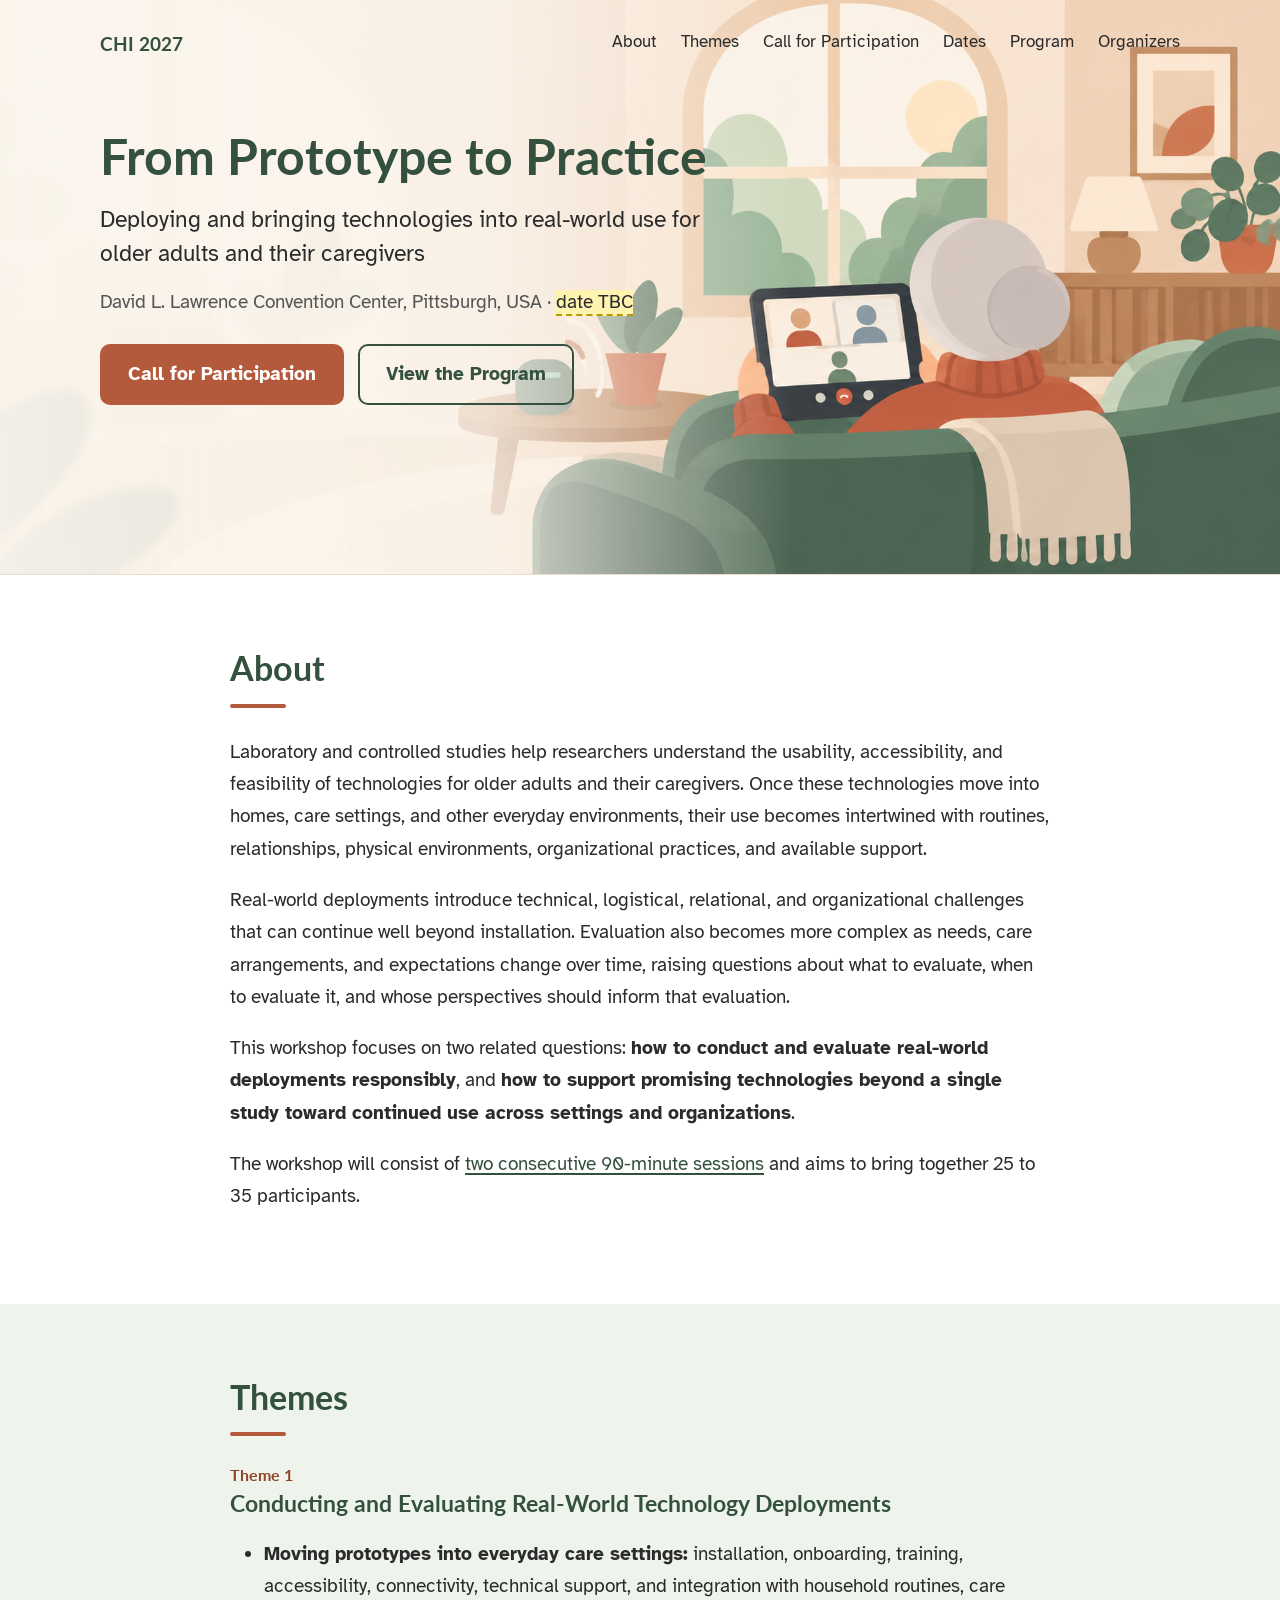
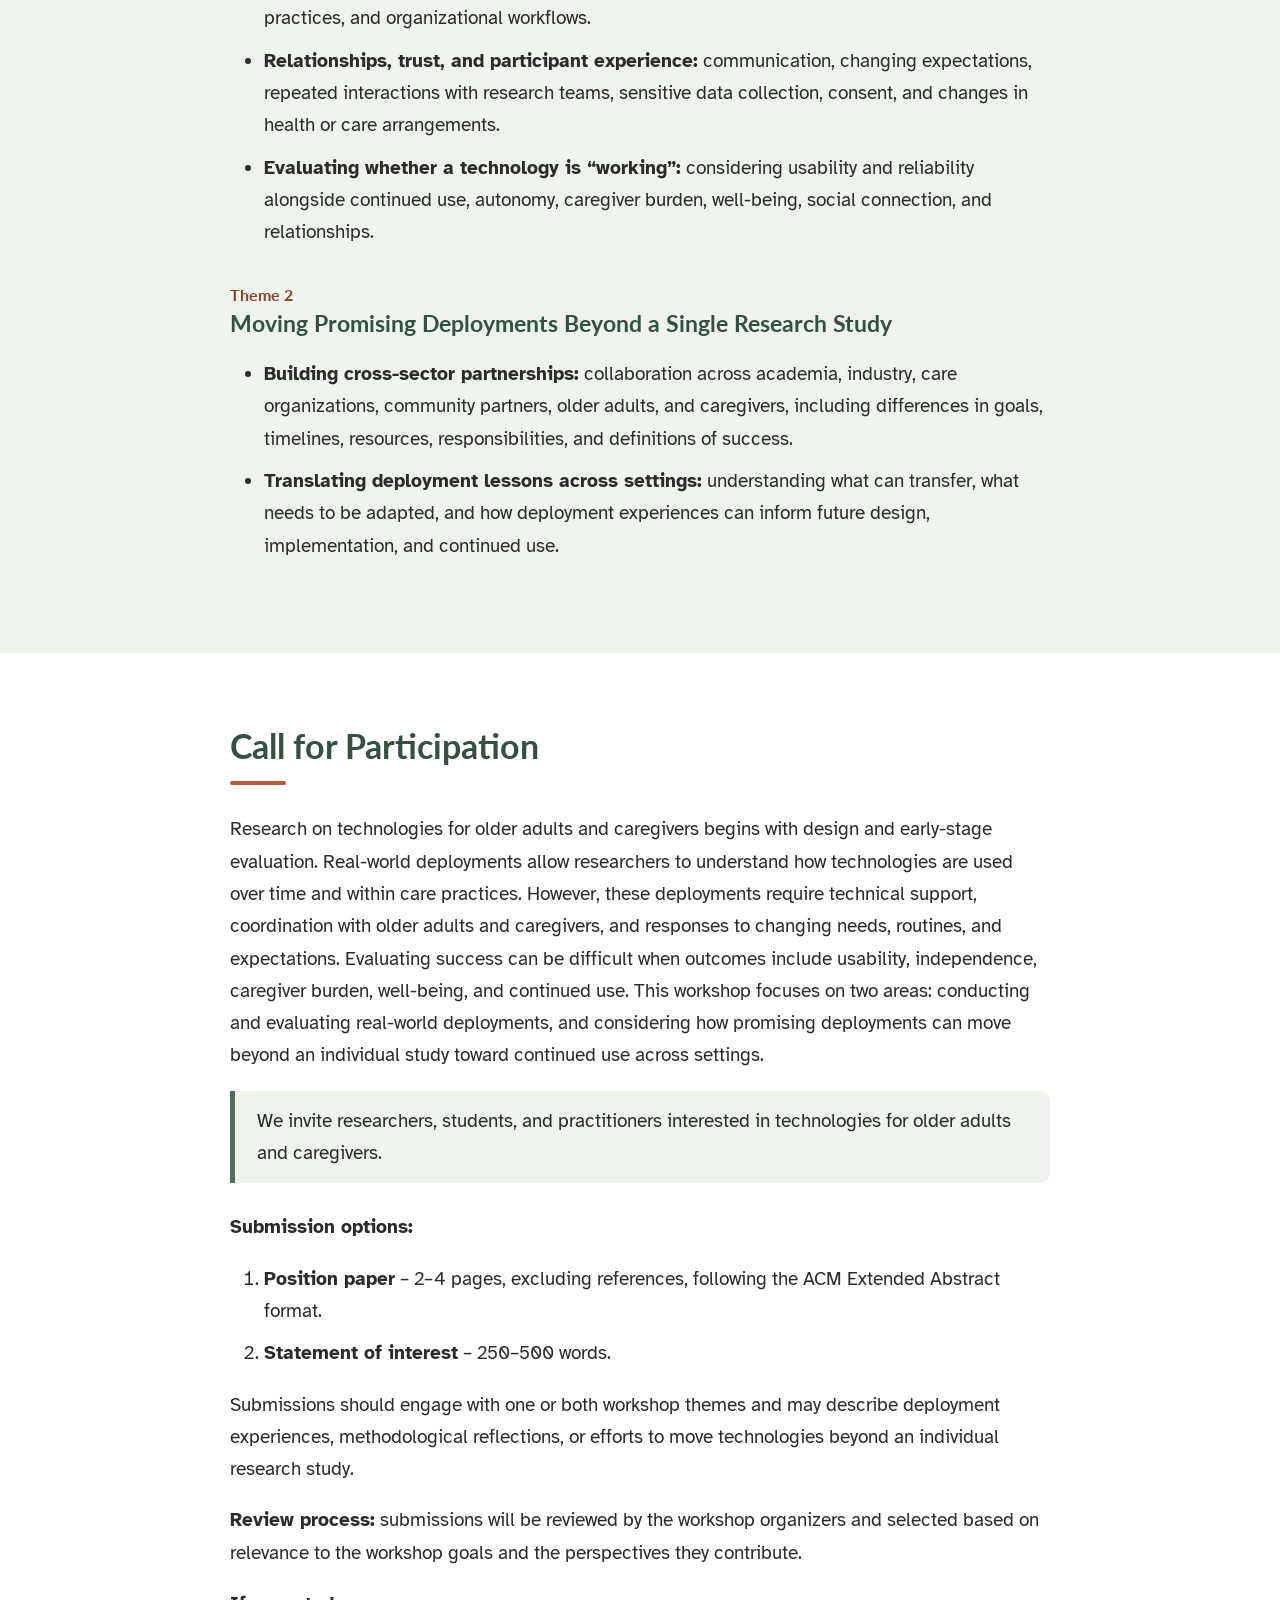
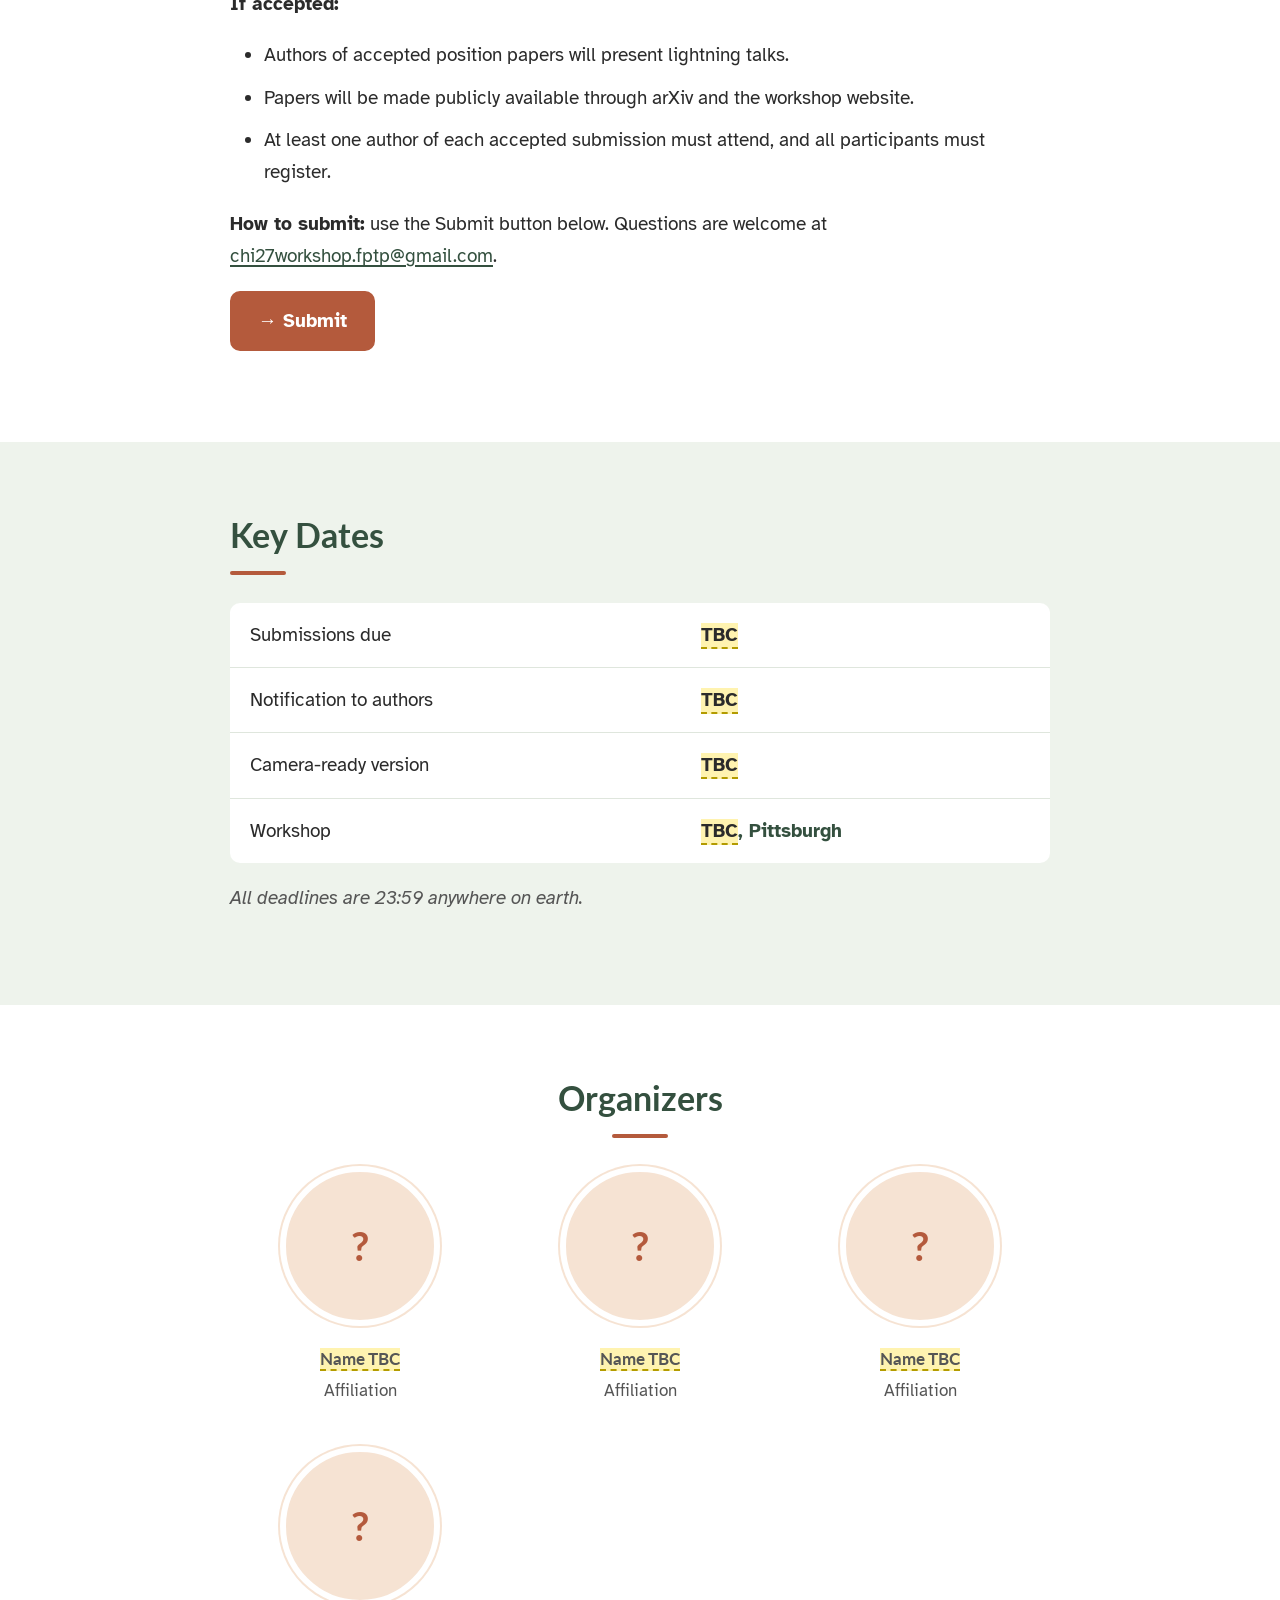
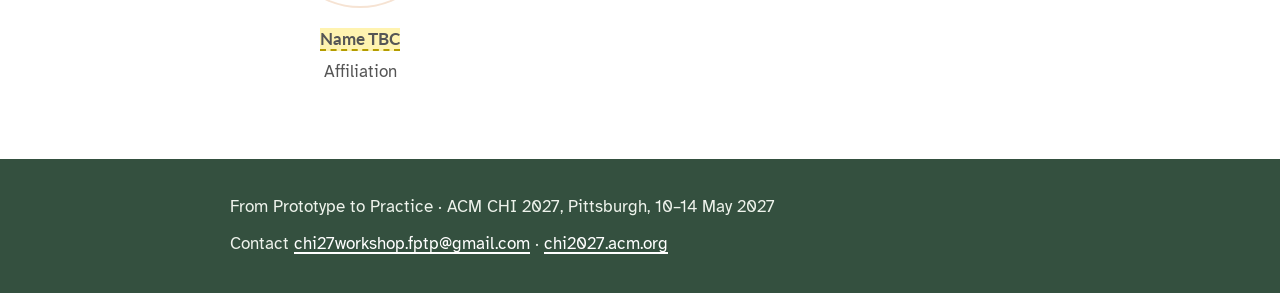
==== index.html @ b1916fda "Add From Prototype to Practice CHI 2027 workshop site Main page (about, themes, call for participati" ====
<!DOCTYPE html>
<html lang="en">

<head>
    <meta charset="utf-8">
    <meta name="viewport" content="width=device-width, initial-scale=1">
    <title>From Prototype to Practice — CHI 2027 Workshop</title>
    <meta name="description"
        content="A CHI 2027 workshop on deploying and bringing technologies into real-world use for older adults and caregivers.">
    <!-- line to be removed before publication: this page is not yet ready for indexing -->
    <meta name="robots" content="noindex, nofollow">
    <link rel="preconnect" href="https://fonts.googleapis.com">
    <link rel="preconnect" href="https://fonts.gstatic.com" crossorigin>
    <link href="https://fonts.googleapis.com/css2?family=Atkinson+Hyperlegible:ital,wght@0,400;0,700;1,400&family=Lato:wght@700;900&display=swap"
        rel="stylesheet">
    <link rel="stylesheet" type="text/css" href="style.css">
</head>

<body>

    <header class="masthead">
        <div class="topnav">
            <a class="brand" href="index.html">CHI 2027</a>
            <nav aria-label="Workshop pages">
                <a href="#about">About</a>
                <a href="#themes">Themes</a>
                <a href="#participation">Call for Participation</a>
                <a href="#dates">Dates</a>
                <a href="program.html">Program</a>
                <a href="#organizers">Organizers</a>
            </nav>
        </div>
        <div class="hero">
            <div class="hero-text">
                <h1>From Prototype to Practice</h1>
                <p class="subtitle">Deploying and bringing technologies into real-world use for older adults and
                    their caregivers</p>
                <p class="meta">David L. Lawrence Convention Center, Pittsburgh, USA &middot; <span class="todo">date
                        TBC</span></p>
                <div class="actions">
                    <a class="btn" href="#participation">Call for Participation</a>
                    <a class="btn outline" href="program.html">View the Program</a>
                </div>
            </div>
        </div>
    </header>

    <main id="main">

        <section id="about" class="block">
            <div class="wrap">
                <h2>About</h2>
                <p>Laboratory and controlled studies help researchers understand the usability, accessibility, and
                    feasibility of technologies for older adults and their caregivers. Once these technologies move into
                    homes, care settings, and other everyday environments, their use becomes intertwined with routines,
                    relationships, physical environments, organizational practices, and available support.</p>
                <p>Real-world deployments introduce technical, logistical, relational, and organizational challenges
                    that can continue well beyond installation. Evaluation also becomes more complex as needs, care
                    arrangements, and expectations change over time, raising questions about what to evaluate, when to
                    evaluate it, and whose perspectives should inform that evaluation.</p>
                <p>This workshop focuses on two related questions: <b>how to conduct and evaluate real-world deployments
                        responsibly</b>, and <b>how to support promising technologies beyond a single study toward
                        continued use across settings and organizations</b>.</p>
                <p>The workshop will consist of <a href="program.html">two consecutive 90-minute
                        sessions</a> and aims to bring together 25 to 35 participants.</p>
            </div>
        </section>

        <section id="themes" class="block alt">
            <div class="wrap">
                <h2>Themes</h2>
                <h3 class="theme"><span>Theme 1</span>Conducting and Evaluating Real-World Technology Deployments</h3>
                <ul>
                    <li><b>Moving prototypes into everyday care settings:</b> installation, onboarding, training,
                        accessibility, connectivity, technical support, and integration with household routines, care
                        practices, and organizational workflows.</li>
                    <li><b>Relationships, trust, and participant experience:</b> communication, changing expectations,
                        repeated interactions with research teams, sensitive data collection, consent, and changes in
                        health or care arrangements.</li>
                    <li><b>Evaluating whether a technology is &ldquo;working&rdquo;:</b> considering usability and
                        reliability alongside continued use, autonomy, caregiver burden, well-being, social connection,
                        and relationships.</li>
                </ul>

                <h3 class="theme"><span>Theme 2</span>Moving Promising Deployments Beyond a Single Research Study</h3>
                <ul>
                    <li><b>Building cross-sector partnerships:</b> collaboration across academia, industry, care
                        organizations, community partners, older adults, and caregivers, including differences in goals,
                        timelines, resources, responsibilities, and definitions of success.</li>
                    <li><b>Translating deployment lessons across settings:</b> understanding what can transfer, what
                        needs to be adapted, and how deployment experiences can inform future design, implementation,
                        and continued use.</li>
                </ul>
            </div>
        </section>

        <section id="participation" class="block">
            <div class="wrap">
                <h2>Call for Participation</h2>
                <p>Research on technologies for older adults and caregivers begins with design and early-stage
                    evaluation. Real-world deployments allow researchers to understand how technologies are used over
                    time and within care practices. However, these deployments require technical support, coordination
                    with older adults and caregivers, and responses to changing needs, routines, and expectations.
                    Evaluating success can be difficult when outcomes include usability, independence, caregiver burden,
                    well-being, and continued use. This workshop focuses on two areas: conducting and evaluating
                    real-world deployments, and considering how promising deployments can move beyond an individual
                    study toward continued use across settings.</p>
                <div class="callout">We invite researchers, students, and practitioners interested in technologies for
                    older adults and caregivers.</div>

                <p><b>Submission options:</b></p>
                <ol>
                    <li><b>Position paper</b> &ndash; 2&ndash;4 pages, excluding references, following the ACM Extended
                        Abstract format.</li>
                    <li><b>Statement of interest</b> &ndash; 250&ndash;500 words.</li>
                </ol>
                <p>Submissions should engage with one or both workshop themes and may describe deployment experiences,
                    methodological reflections, or efforts to move technologies beyond an individual research study.</p>

                <p><b>Review process:</b> submissions will be reviewed by the workshop organizers and selected based on
                    relevance to the workshop goals and the perspectives they contribute.</p>

                <p><b>If accepted:</b></p>
                <ul>
                    <li>Authors of accepted position papers will present lightning talks.</li>
                    <li>Papers will be made publicly available through arXiv and the workshop website.</li>
                    <li>At least one author of each accepted submission must attend, and all participants must
                        register.</li>
                </ul>

                <p><b>How to submit:</b> use the Submit button below. Questions are welcome at <a href="mailto:chi27workshop.fptp@gmail.com">chi27workshop.fptp@gmail.com</a>.</p>

                <!-- TODO: point the Submit button at the submission link (EasyChair/PCS) -->
                <p><a class="btn" href="#">&rarr; Submit</a></p>
            </div>
        </section>

        <section id="dates" class="block alt">
            <div class="wrap">
                <h2>Key Dates</h2>
                <table class="dates">
                    <tbody>
                        <tr>
                            <th scope="row">Submissions due</th>
                            <td><span class="todo">TBC</span></td>
                        </tr>
                        <tr>
                            <th scope="row">Notification to authors</th>
                            <td><span class="todo">TBC</span></td>
                        </tr>
                        <tr>
                            <th scope="row">Camera-ready version</th>
                            <td><span class="todo">TBC</span></td>
                        </tr>
                        <tr>
                            <th scope="row">Workshop</th>
                            <td><span class="todo">TBC</span>, Pittsburgh</td>
                        </tr>
                    </tbody>
                </table>
                <p class="note">All deadlines are 23:59 anywhere on earth.</p>
            </div>
        </section>

        <section id="organizers" class="block">
            <div class="wrap">
                <h2 class="center">Organizers</h2>
                <ul class="organizers">
                    <li><div class="avatar">?</div><b><span class="todo">Name TBC</span></b><span>Affiliation</span></li>
                    <li><div class="avatar">?</div><b><span class="todo">Name TBC</span></b><span>Affiliation</span></li>
                    <li><div class="avatar">?</div><b><span class="todo">Name TBC</span></b><span>Affiliation</span></li>
                    <li><div class="avatar">?</div><b><span class="todo">Name TBC</span></b><span>Affiliation</span></li>
                </ul>
            </div>
        </section>

    </main>

    <footer>
        <div class="wrap">
            <span>From Prototype to Practice &middot; ACM CHI 2027, Pittsburgh, 10&ndash;14 May 2027</span>
            <span>Contact <a href="mailto:chi27workshop.fptp@gmail.com">chi27workshop.fptp@gmail.com</a> &middot; <a
                    href="https://chi2027.acm.org/">chi2027.acm.org</a></span>
        </div>
    </footer>

</body>

</html>
---- style.css ----
:root {
    --sage-dark: #34503f;
    --sage: #4f6f5b;
    --sage-light: #eef3ec;
    --terracotta: #b45a3c;
    --terracotta-dark: #8f4329;
    --cream: #fbf6ee;
    --peach: #f6e3d3;
    --text: #2b2b2b;
    --muted: #555555;
    --heading: Lato, "Helvetica Neue", Helvetica, Arial, sans-serif;
}

* {
    box-sizing: border-box;
}

body {
    margin: 0;
    color: var(--text);
    background: #fff;
    font-family: "Atkinson Hyperlegible", Verdana, Arial, sans-serif;
    font-size: 19px;
    line-height: 1.7;
}

a {
    color: var(--sage-dark);
    text-decoration-thickness: 2px;
    text-underline-offset: 3px;
}

a:hover {
    color: var(--terracotta-dark);
}

:focus-visible {
    outline: 3px solid var(--terracotta);
    outline-offset: 3px;
}

/* masthead: navigation + text laid over the banner illustration */
.masthead {
    background:
        linear-gradient(90deg, rgba(251, 246, 238, 0.95) 0%, rgba(251, 246, 238, 0.8) 38%, rgba(251, 246, 238, 0) 62%),
        var(--cream) url("images/banner.png") right center / cover no-repeat;
    border-bottom: 1px solid #eadfce;
}

.topnav {
    max-width: 1140px;
    margin: 0 auto;
    padding: 22px 30px;
    display: flex;
    flex-wrap: wrap;
    justify-content: space-between;
    align-items: center;
    gap: 10px 24px;
}

.topnav .brand {
    font-family: var(--heading);
    font-weight: 700;
    font-size: 19px;
    color: var(--sage-dark);
    text-decoration: none;
}

.topnav nav {
    display: flex;
    flex-wrap: wrap;
    gap: 4px 24px;
}

.topnav nav a {
    font-size: 17px;
    color: var(--text);
    text-decoration: none;
    padding: 6px 0;
    border-bottom: 3px solid transparent;
}

.topnav nav a:hover,
.topnav nav a[aria-current="page"] {
    color: var(--sage-dark);
    border-bottom-color: var(--terracotta);
}

.hero {
    max-width: 1140px;
    margin: 0 auto;
    min-height: clamp(420px, 38vw, 620px);
    padding: 40px 30px 70px;
}

.hero-text {
    max-width: 600px;
}

.hero h1 {
    font-family: var(--heading);
    font-weight: 700;
    font-size: 50px;
    line-height: 1.15;
    color: var(--sage-dark);
    margin: 0;
    white-space: nowrap;
}

.hero .subtitle {
    font-size: 23px;
    line-height: 1.45;
    margin: 18px 0 16px;
}

.hero .meta {
    color: var(--muted);
    margin: 0 0 26px;
}

.actions {
    display: flex;
    flex-wrap: wrap;
    gap: 14px;
}

.btn {
    display: inline-block;
    min-height: 52px;
    padding: 12px 26px;
    border-radius: 10px;
    border: 2px solid var(--terracotta);
    background: var(--terracotta);
    color: #fff;
    font-weight: 700;
    text-decoration: none;
}

.btn:hover {
    background: var(--terracotta-dark);
    border-color: var(--terracotta-dark);
    color: #fff;
}

.btn.outline {
    background: transparent;
    border-color: var(--sage-dark);
    color: var(--sage-dark);
}

.btn.outline:hover {
    background: var(--sage-light);
    color: var(--sage-dark);
}

.hero.short {
    min-height: 0;
    padding-top: 30px;
    padding-bottom: 60px;
}

.hero.short > * {
    max-width: 600px;
}

/* sections */
section.block {
    padding: 72px 0;
}

section.alt {
    background: var(--sage-light);
}

.wrap {
    max-width: 880px;
    margin: 0 auto;
    padding: 0 30px;
}

h2 {
    font-family: var(--heading);
    font-weight: 700;
    font-size: 34px;
    line-height: 1.25;
    color: var(--sage-dark);
    margin: 0 0 28px;
}

h2::after {
    content: "";
    display: block;
    width: 56px;
    height: 4px;
    margin-top: 14px;
    border-radius: 2px;
    background: var(--terracotta);
}

h2.center {
    text-align: center;
}

h2.center::after {
    margin-left: auto;
    margin-right: auto;
}

ul,
ol {
    padding-left: 34px;
}

li {
    margin-bottom: 10px;
}

h3.theme {
    font-family: var(--heading);
    font-weight: 700;
    font-size: 23px;
    line-height: 1.35;
    color: var(--sage-dark);
    margin: 36px 0 12px;
}

h2 + h3.theme {
    margin-top: 0;
}

h3.theme span {
    display: block;
    font-size: 16px;
    color: var(--terracotta-dark);
    margin-bottom: 2px;
}

.callout {
    border-left: 5px solid var(--sage);
    background: var(--sage-light);
    border-radius: 0 10px 10px 0;
    padding: 14px 22px;
    margin: 0 0 28px;
}

table.dates {
    width: 100%;
    border-collapse: collapse;
    background: #fff;
    border-radius: 10px;
    overflow: hidden;
}

table.dates th,
table.dates td {
    text-align: left;
    padding: 16px 20px;
    border-bottom: 1px solid #dfe6dd;
}

table.dates tr:last-child th,
table.dates tr:last-child td {
    border-bottom: 0;
}

table.dates th {
    font-weight: normal;
    width: 55%;
}

table.dates td {
    font-weight: 700;
    color: var(--sage-dark);
}

.note {
    font-style: italic;
    color: var(--muted);
}

/* organizers */
.organizers {
    list-style: none;
    padding: 0;
    margin: 0;
    display: grid;
    grid-template-columns: repeat(3, 1fr);
    gap: 40px 20px;
    text-align: center;
}

.organizers li {
    margin: 0;
}

.avatar {
    width: 160px;
    height: 160px;
    margin: 0 auto 16px;
    border-radius: 50%;
    border: 6px solid #fff;
    box-shadow: 0 0 0 2px var(--peach);
    background: var(--peach);
    display: flex;
    align-items: center;
    justify-content: center;
    font-family: var(--heading);
    font-size: 40px;
    font-weight: 700;
    color: var(--terracotta);
}

.organizers b {
    display: block;
    font-family: var(--heading);
    font-size: 19px;
}

.organizers span {
    color: var(--muted);
    font-size: 17px;
}

/* program */
.session {
    border: 2px solid var(--sage);
    border-radius: 14px;
    overflow: hidden;
    margin: 0 0 50px;
    background: #fff;
}

.session-head {
    background: var(--sage-dark);
    color: #fff;
    padding: 24px 30px;
}

.session.second {
    border-color: var(--terracotta);
}

.session.second .session-head {
    background: var(--terracotta-dark);
}

.session-head .session-num {
    display: inline-block;
    margin: 0 0 6px;
    padding: 2px 12px;
    border-radius: 999px;
    background: rgba(255, 255, 255, 0.18);
    font-size: 16px;
    font-weight: 700;
}

.session-head h3 {
    margin: 0 0 8px;
    font-family: var(--heading);
    font-size: 27px;
    line-height: 1.3;
}

.session-head p {
    margin: 0;
}

ol.activities {
    list-style: none;
    margin: 0;
    padding: 0 30px;
}

ol.activities li {
    display: flex;
    gap: 24px;
    margin: 0;
    padding: 22px 0;
    border-bottom: 1px solid #e3e3e3;
}

ol.activities li:last-child {
    border-bottom: 0;
}

ol.activities .time {
    flex: 0 0 84px;
    align-self: flex-start;
    text-align: center;
    padding: 2px 0;
    border-radius: 8px;
    background: var(--sage-light);
    color: var(--sage-dark);
    font-weight: 700;
    white-space: nowrap;
}

.session.second ol.activities .time {
    background: var(--peach);
    color: var(--terracotta-dark);
}

ol.activities b {
    display: block;
    font-size: 20px;
}

ol.activities p {
    margin: 4px 0 0;
    color: #444;
}

.todo {
    background-color: #fff3b0;
    border-bottom: 2px dashed #b39b00;
    color: var(--text);
}

footer {
    background: var(--sage-dark);
    color: #eef3ec;
}

footer a {
    color: #fff;
}

footer .wrap {
    display: flex;
    flex-wrap: wrap;
    justify-content: space-between;
    gap: 8px 20px;
    padding-top: 34px;
    padding-bottom: 34px;
    font-size: 17px;
}

/* narrower screens: keep the text on the banner, fading top-to-bottom so the scene shows below the buttons */
@media (max-width: 1000px) {
    .masthead {
        background:
            linear-gradient(180deg, rgba(251, 246, 238, 0.95) 0%, rgba(251, 246, 238, 0.88) 55%, rgba(251, 246, 238, 0.1) 88%),
            var(--cream) url("images/banner.png") 72% center / cover no-repeat;
    }

    .hero {
        min-height: 0;
        padding-bottom: 200px;
    }

    .hero.short {
        padding-bottom: 160px;
    }
}

@media (max-width: 820px) {

    .hero h1 {
        font-size: 38px;
        white-space: normal;
    }

    .hero .subtitle {
        font-size: 21px;
    }

    .topnav {
        padding: 18px 20px;
    }

    .hero,
    .wrap {
        padding-left: 20px;
        padding-right: 20px;
    }

    section.block {
        padding: 52px 0;
    }

    h2 {
        font-size: 29px;
    }

    .organizers {
        grid-template-columns: 1fr 1fr;
    }

    .avatar {
        width: 124px;
        height: 124px;
        font-size: 32px;
    }

    ol.activities {
        padding: 0 20px;
    }

    ol.activities li {
        flex-direction: column;
        gap: 8px;
    }

    .session-head {
        padding: 20px;
    }
}
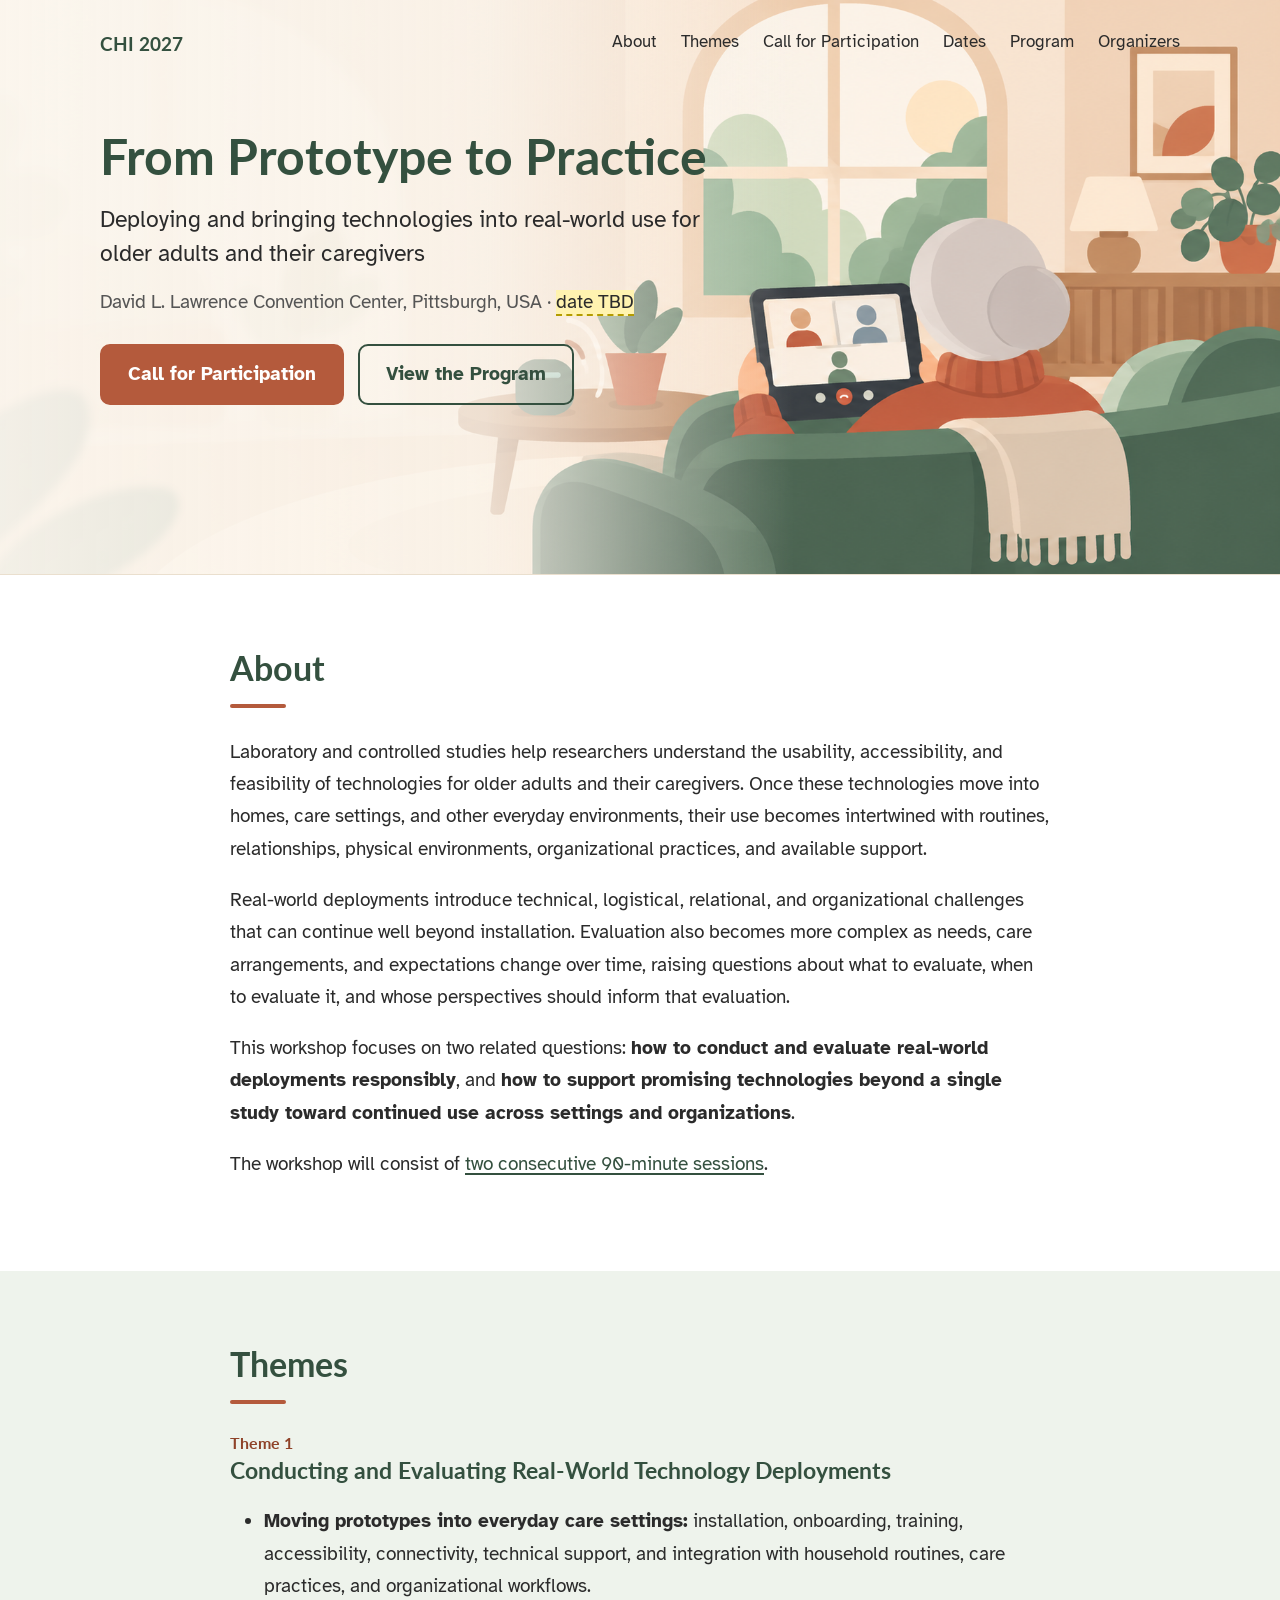
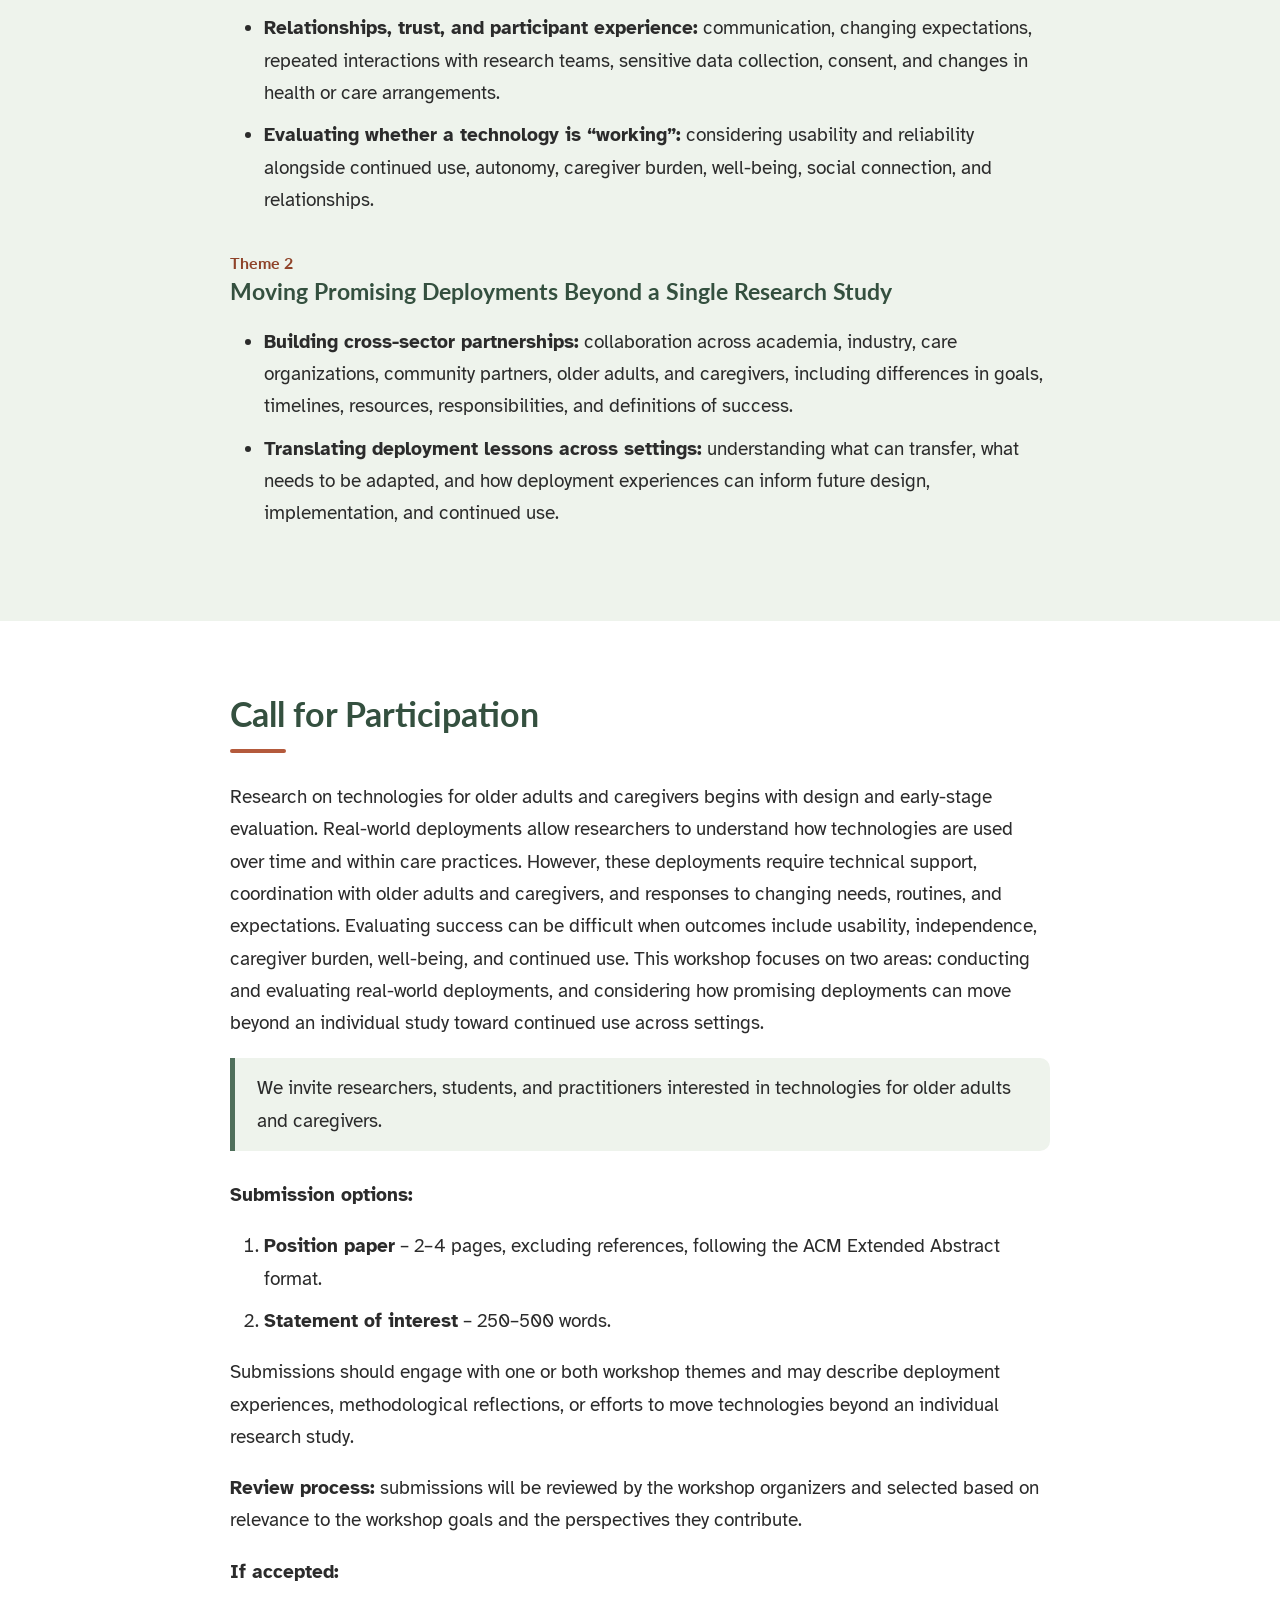
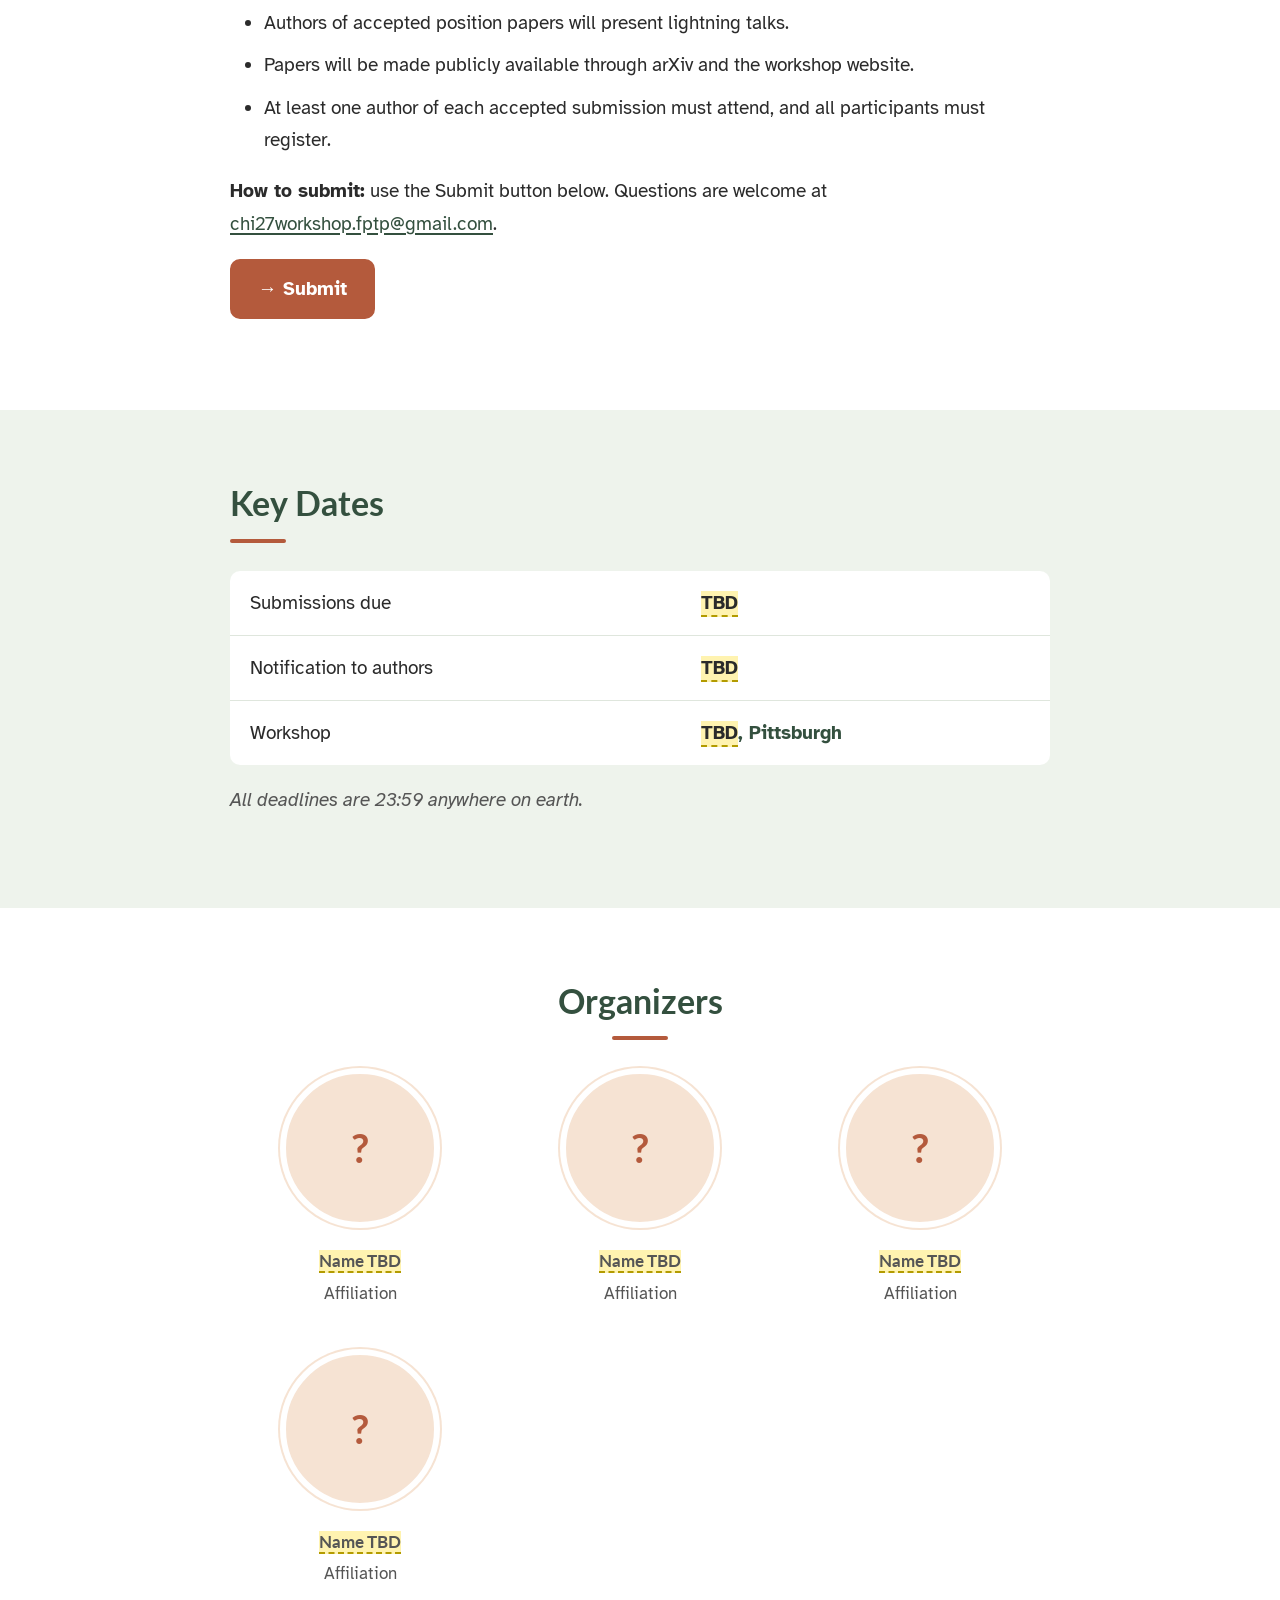
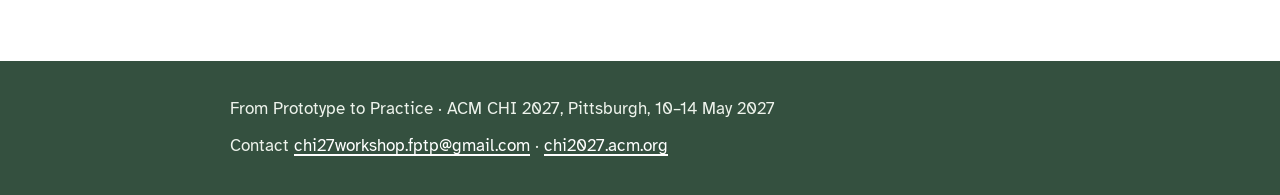
==== commit a1b95d82: "updated minor" ====
--- a/index.html
+++ b/index.html
@@ -36,7 +36,7 @@
                 <p class="subtitle">Deploying and bringing technologies into real-world use for older adults and
                     their caregivers</p>
                 <p class="meta">David L. Lawrence Convention Center, Pittsburgh, USA &middot; <span class="todo">date
-                        TBC</span></p>
+                        TBD</span></p>
                 <div class="actions">
                     <a class="btn" href="#participation">Call for Participation</a>
                     <a class="btn outline" href="program.html">View the Program</a>
@@ -62,7 +62,7 @@
                         responsibly</b>, and <b>how to support promising technologies beyond a single study toward
                         continued use across settings and organizations</b>.</p>
                 <p>The workshop will consist of <a href="program.html">two consecutive 90-minute
-                        sessions</a> and aims to bring together 25 to 35 participants.</p>
+                        sessions</a>.</p>
             </div>
         </section>
 
@@ -142,19 +142,15 @@
                     <tbody>
                         <tr>
                             <th scope="row">Submissions due</th>
-                            <td><span class="todo">TBC</span></td>
+                            <td><span class="todo">TBD</span></td>
                         </tr>
                         <tr>
                             <th scope="row">Notification to authors</th>
-                            <td><span class="todo">TBC</span></td>
-                        </tr>
-                        <tr>
-                            <th scope="row">Camera-ready version</th>
-                            <td><span class="todo">TBC</span></td>
+                            <td><span class="todo">TBD</span></td>
                         </tr>
                         <tr>
                             <th scope="row">Workshop</th>
-                            <td><span class="todo">TBC</span>, Pittsburgh</td>
+                            <td><span class="todo">TBD</span>, Pittsburgh</td>
                         </tr>
                     </tbody>
                 </table>
@@ -166,10 +162,10 @@
             <div class="wrap">
                 <h2 class="center">Organizers</h2>
                 <ul class="organizers">
-                    <li><div class="avatar">?</div><b><span class="todo">Name TBC</span></b><span>Affiliation</span></li>
-                    <li><div class="avatar">?</div><b><span class="todo">Name TBC</span></b><span>Affiliation</span></li>
-                    <li><div class="avatar">?</div><b><span class="todo">Name TBC</span></b><span>Affiliation</span></li>
-                    <li><div class="avatar">?</div><b><span class="todo">Name TBC</span></b><span>Affiliation</span></li>
+                    <li><div class="avatar">?</div><b><span class="todo">Name TBD</span></b><span>Affiliation</span></li>
+                    <li><div class="avatar">?</div><b><span class="todo">Name TBD</span></b><span>Affiliation</span></li>
+                    <li><div class="avatar">?</div><b><span class="todo">Name TBD</span></b><span>Affiliation</span></li>
+                    <li><div class="avatar">?</div><b><span class="todo">Name TBD</span></b><span>Affiliation</span></li>
                 </ul>
             </div>
         </section>
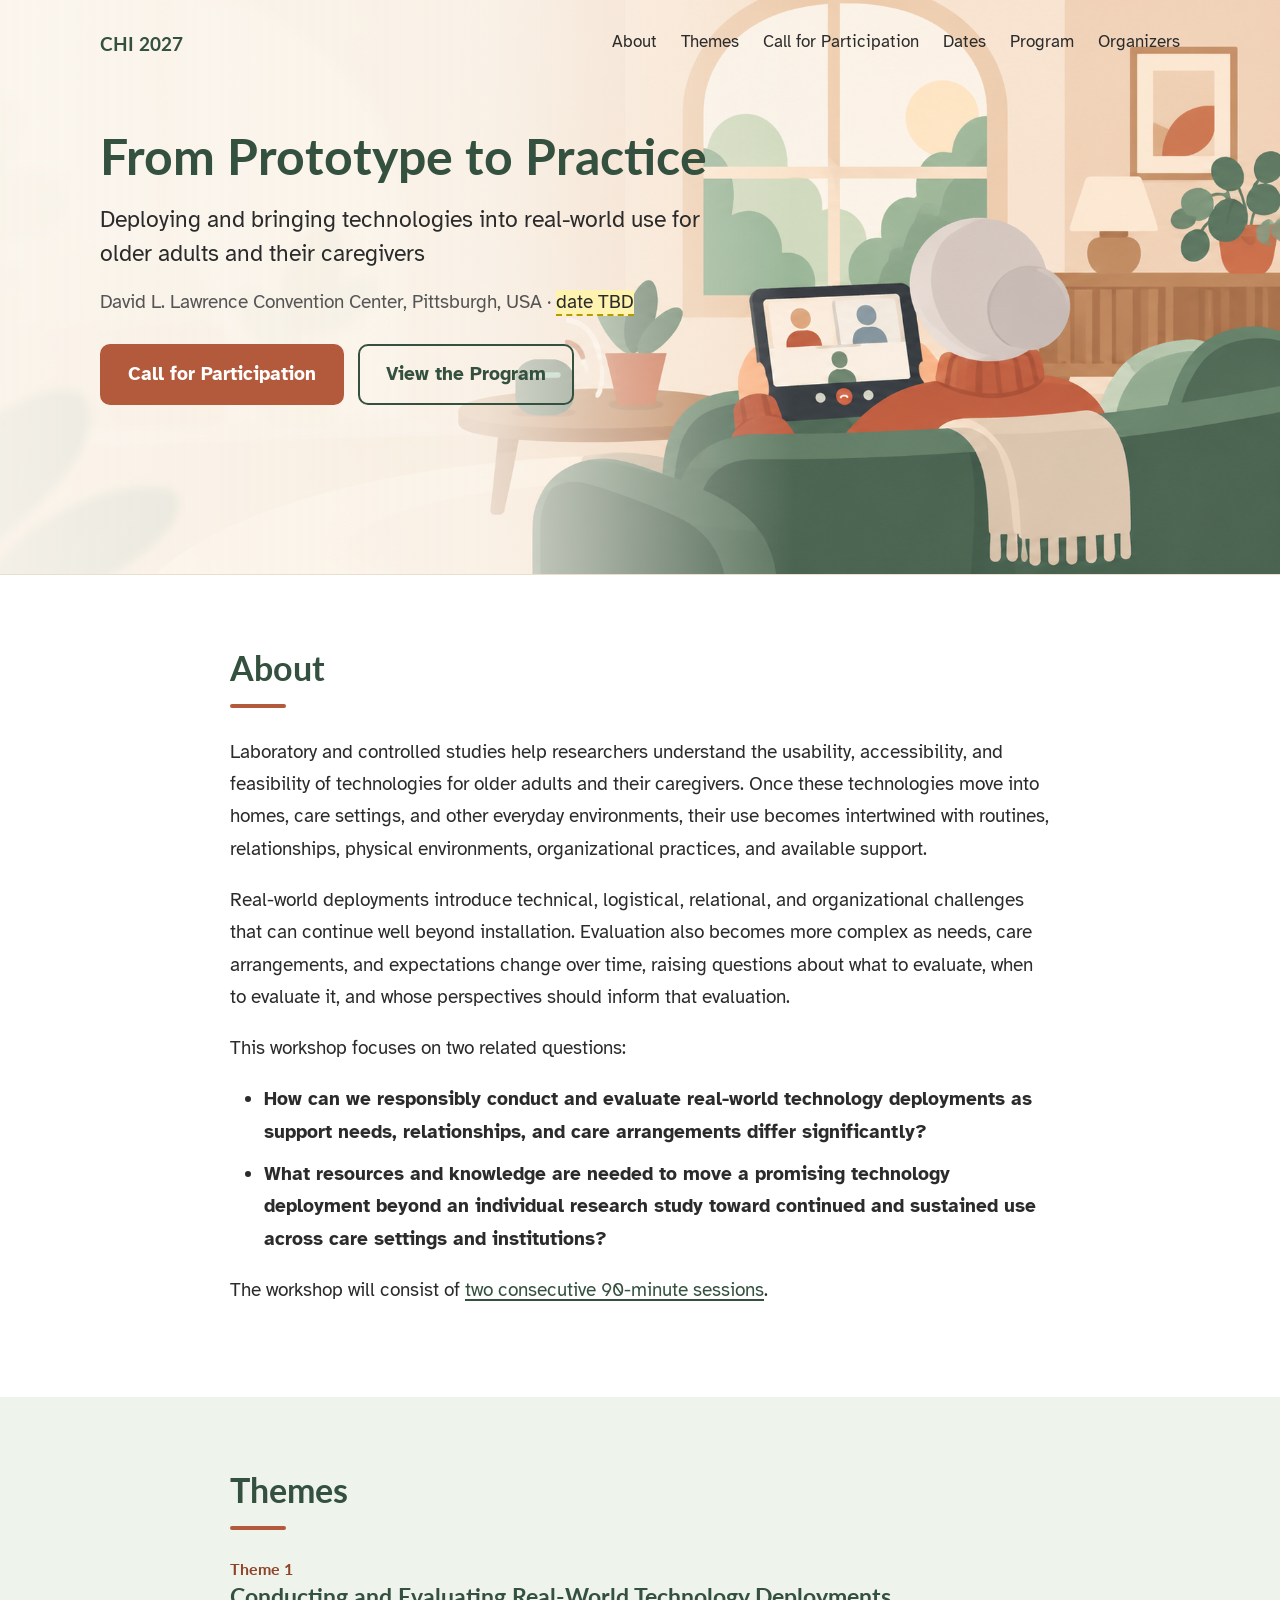
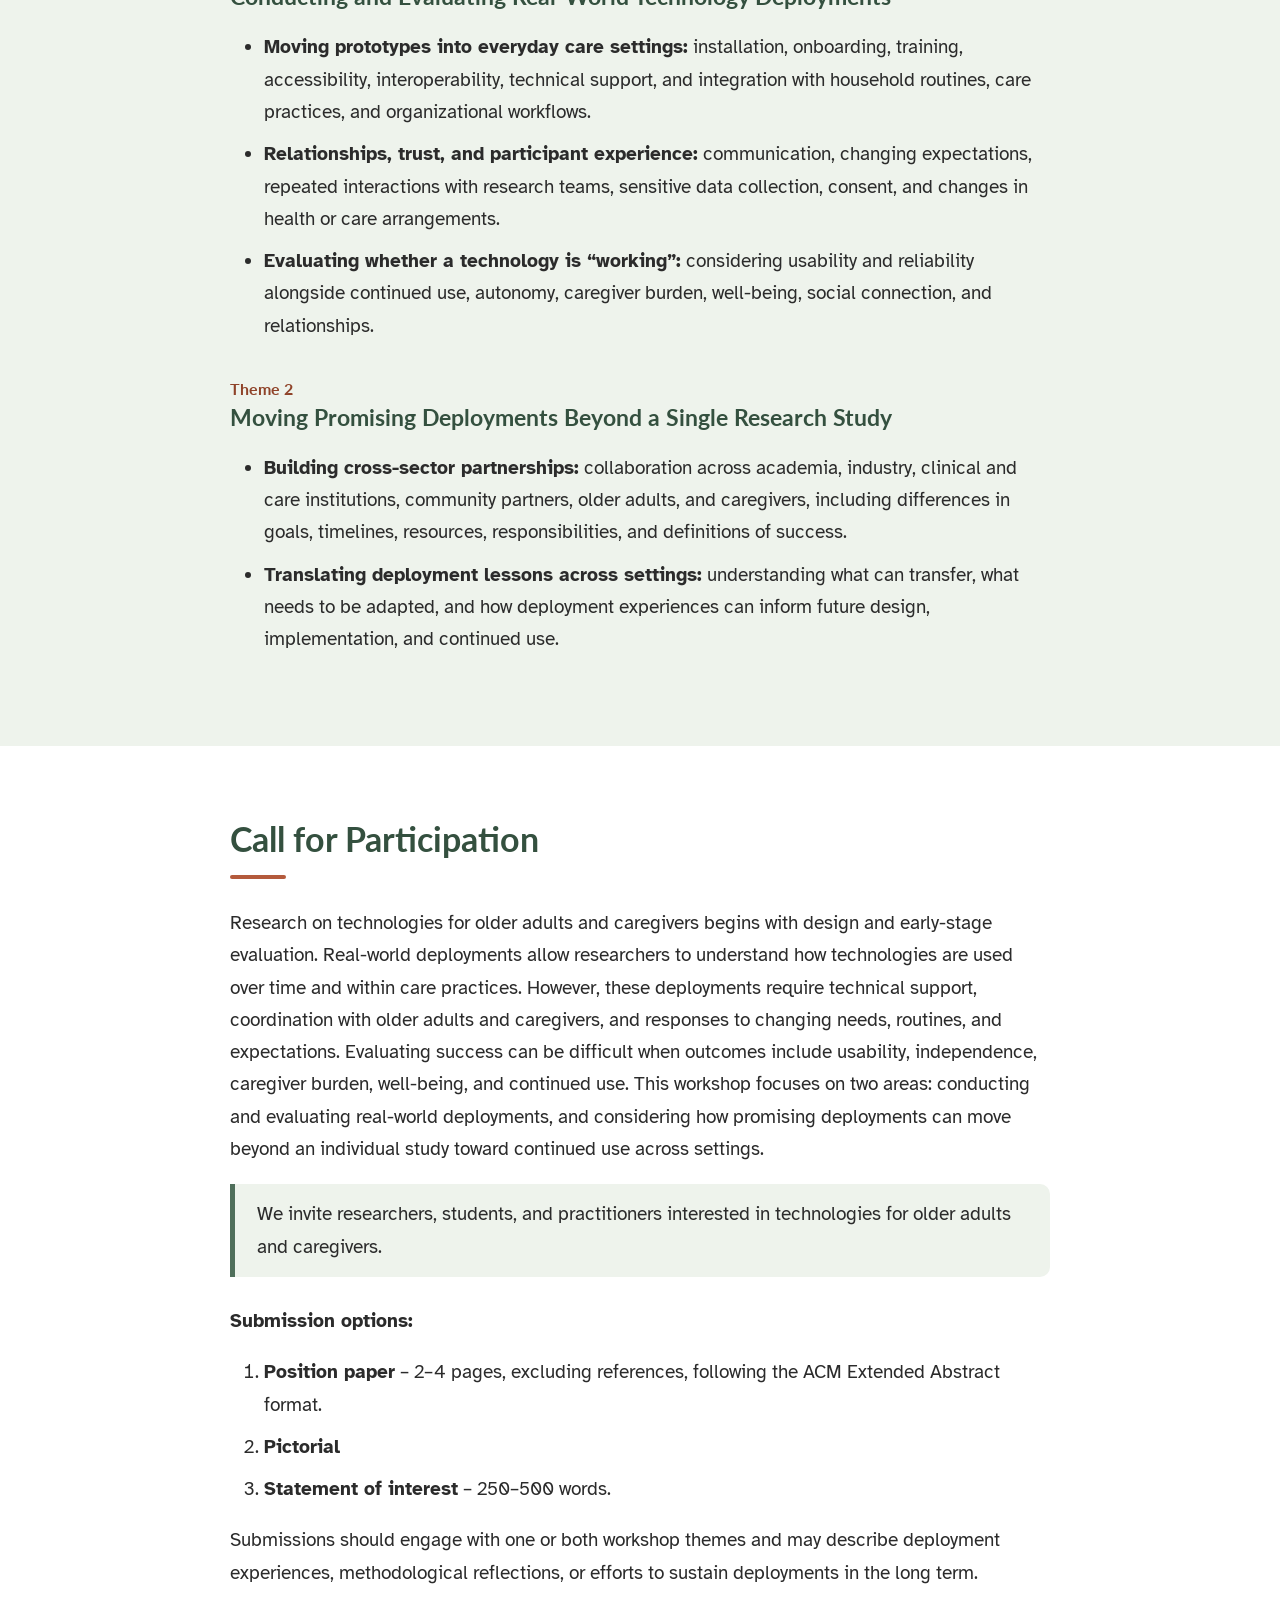
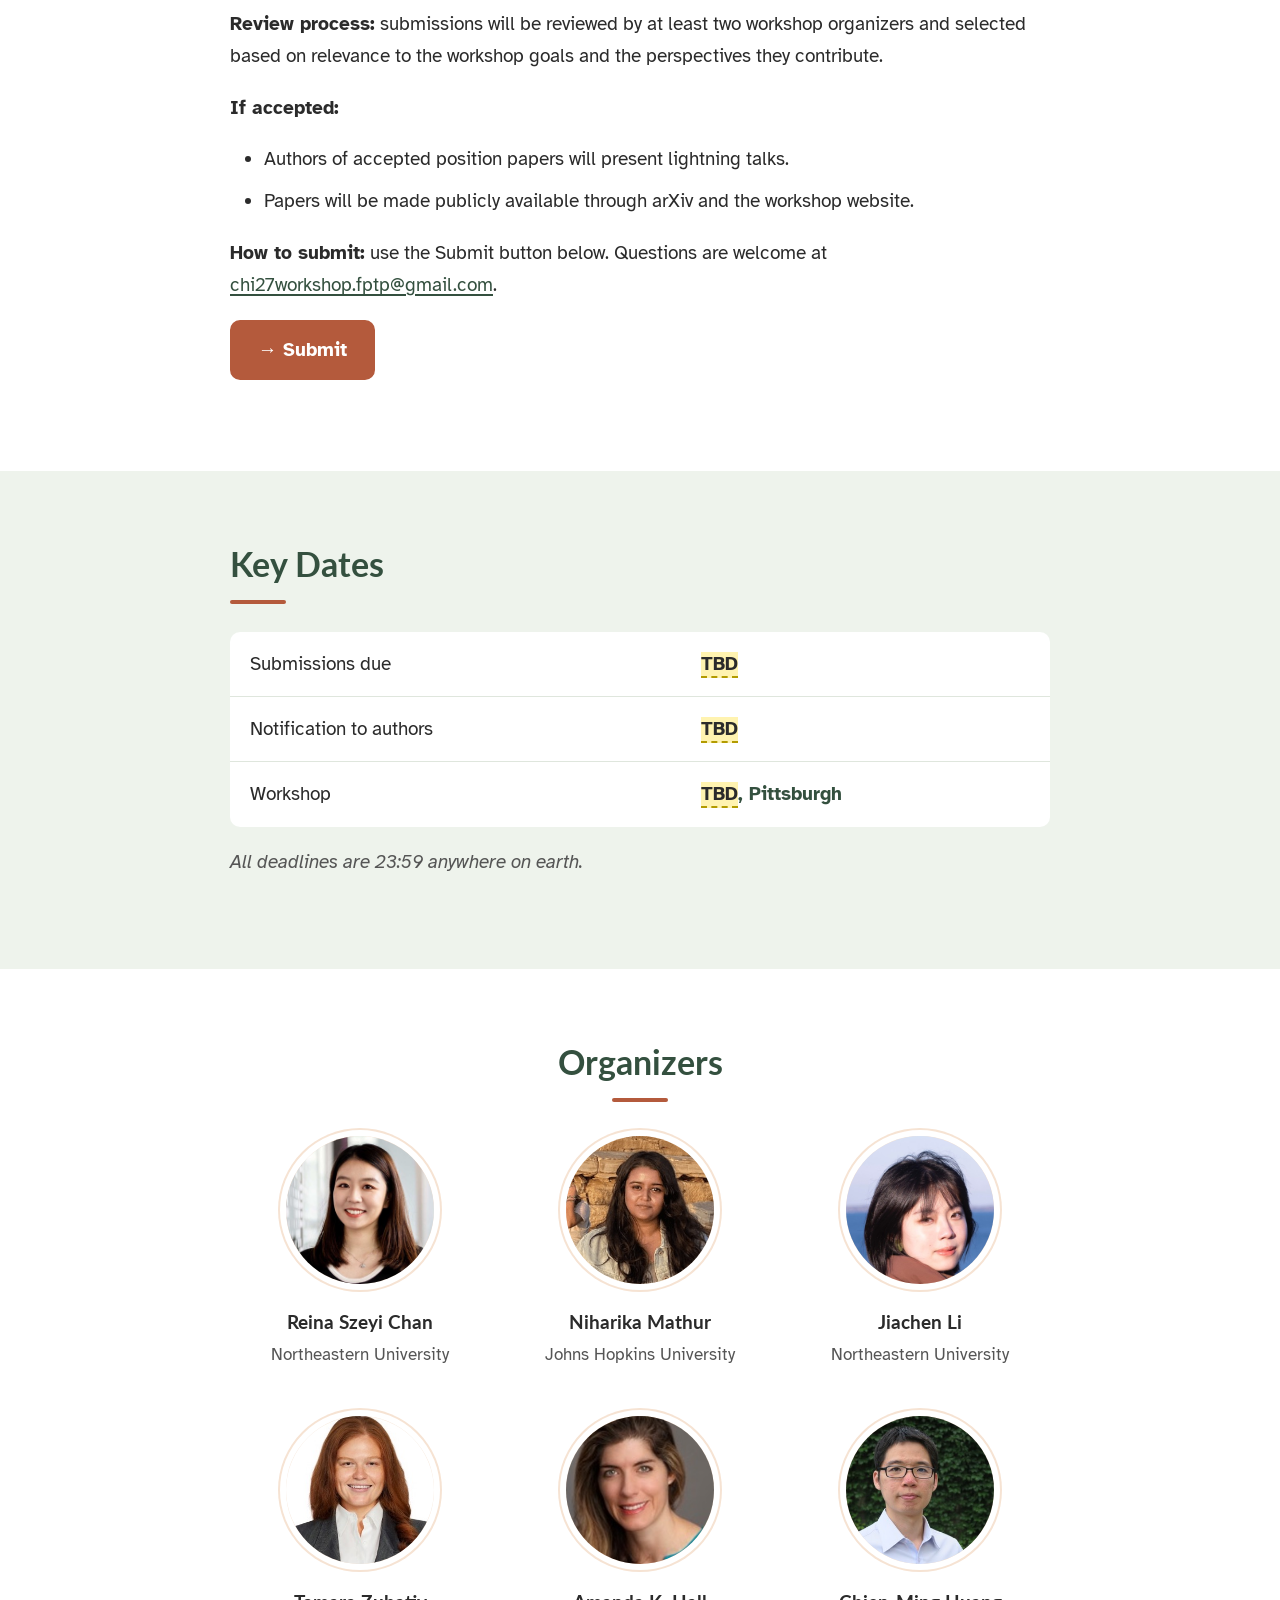
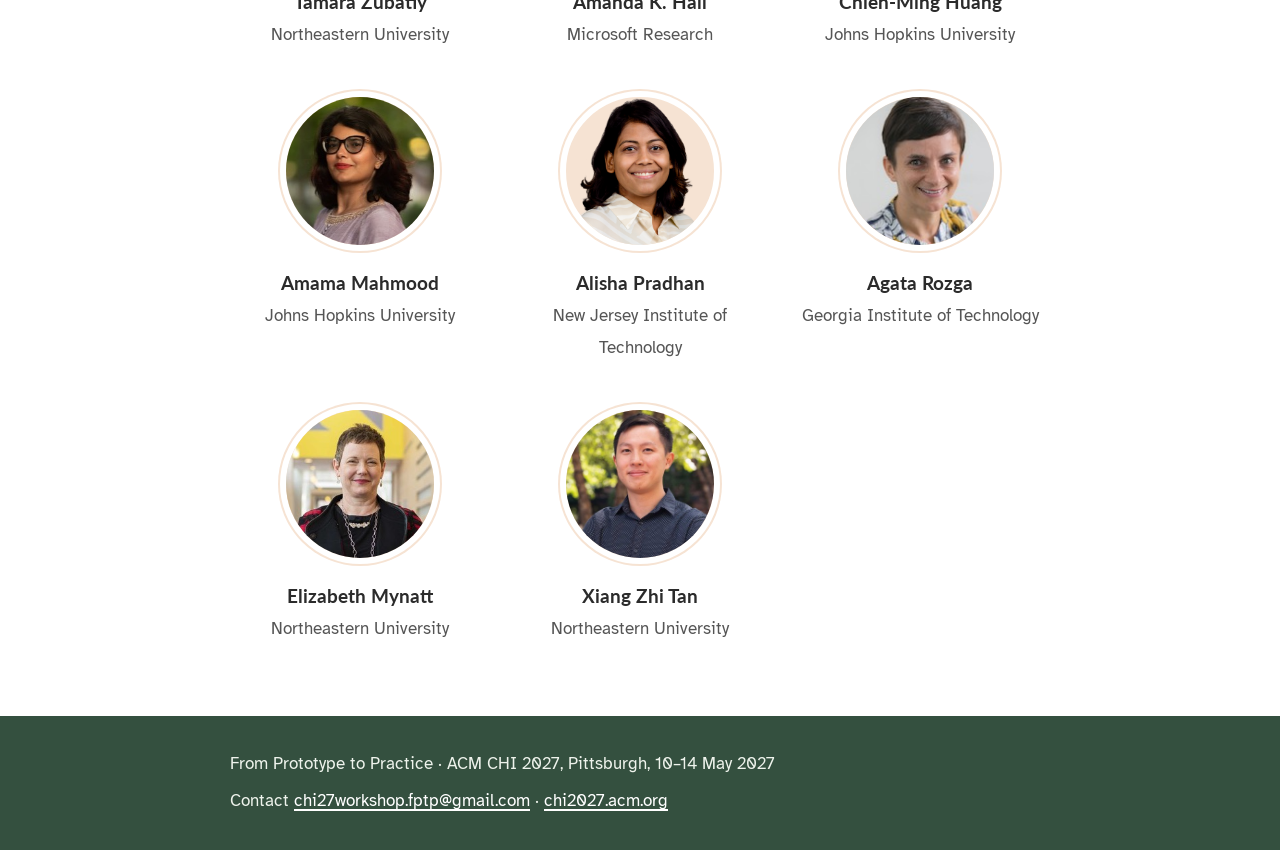
==== commit 36f5b760: "Update workshop questions, CFP text, and add organizers with headshots" ====
--- a/index.html
+++ b/index.html
@@ -58,9 +58,14 @@
                     that can continue well beyond installation. Evaluation also becomes more complex as needs, care
                     arrangements, and expectations change over time, raising questions about what to evaluate, when to
                     evaluate it, and whose perspectives should inform that evaluation.</p>
-                <p>This workshop focuses on two related questions: <b>how to conduct and evaluate real-world deployments
-                        responsibly</b>, and <b>how to support promising technologies beyond a single study toward
-                        continued use across settings and organizations</b>.</p>
+                <p>This workshop focuses on two related questions:</p>
+                <ul>
+                    <li><b>How can we responsibly conduct and evaluate real-world technology deployments as support
+                            needs, relationships, and care arrangements differ significantly?</b></li>
+                    <li><b>What resources and knowledge are needed to move a promising technology deployment beyond an
+                            individual research study toward continued and sustained use across care settings and
+                            institutions?</b></li>
+                </ul>
                 <p>The workshop will consist of <a href="program.html">two consecutive 90-minute
                         sessions</a>.</p>
             </div>
@@ -72,7 +77,7 @@
                 <h3 class="theme"><span>Theme 1</span>Conducting and Evaluating Real-World Technology Deployments</h3>
                 <ul>
                     <li><b>Moving prototypes into everyday care settings:</b> installation, onboarding, training,
-                        accessibility, connectivity, technical support, and integration with household routines, care
+                        accessibility, interoperability, technical support, and integration with household routines, care
                         practices, and organizational workflows.</li>
                     <li><b>Relationships, trust, and participant experience:</b> communication, changing expectations,
                         repeated interactions with research teams, sensitive data collection, consent, and changes in
@@ -84,8 +89,8 @@
 
                 <h3 class="theme"><span>Theme 2</span>Moving Promising Deployments Beyond a Single Research Study</h3>
                 <ul>
-                    <li><b>Building cross-sector partnerships:</b> collaboration across academia, industry, care
-                        organizations, community partners, older adults, and caregivers, including differences in goals,
+                    <li><b>Building cross-sector partnerships:</b> collaboration across academia, industry, clinical
+                        and care institutions, community partners, older adults, and caregivers, including differences in goals,
                         timelines, resources, responsibilities, and definitions of success.</li>
                     <li><b>Translating deployment lessons across settings:</b> understanding what can transfer, what
                         needs to be adapted, and how deployment experiences can inform future design, implementation,
@@ -112,20 +117,19 @@
                 <ol>
                     <li><b>Position paper</b> &ndash; 2&ndash;4 pages, excluding references, following the ACM Extended
                         Abstract format.</li>
+                    <li><b>Pictorial</b></li>
                     <li><b>Statement of interest</b> &ndash; 250&ndash;500 words.</li>
                 </ol>
                 <p>Submissions should engage with one or both workshop themes and may describe deployment experiences,
-                    methodological reflections, or efforts to move technologies beyond an individual research study.</p>
+                    methodological reflections, or efforts to sustain deployments in the long term.</p>
 
-                <p><b>Review process:</b> submissions will be reviewed by the workshop organizers and selected based on
+                <p><b>Review process:</b> submissions will be reviewed by at least two workshop organizers and selected based on
                     relevance to the workshop goals and the perspectives they contribute.</p>
 
                 <p><b>If accepted:</b></p>
                 <ul>
                     <li>Authors of accepted position papers will present lightning talks.</li>
                     <li>Papers will be made publicly available through arXiv and the workshop website.</li>
-                    <li>At least one author of each accepted submission must attend, and all participants must
-                        register.</li>
                 </ul>
 
                 <p><b>How to submit:</b> use the Submit button below. Questions are welcome at <a href="mailto:chi27workshop.fptp@gmail.com">chi27workshop.fptp@gmail.com</a>.</p>
@@ -162,10 +166,17 @@
             <div class="wrap">
                 <h2 class="center">Organizers</h2>
                 <ul class="organizers">
-                    <li><div class="avatar">?</div><b><span class="todo">Name TBD</span></b><span>Affiliation</span></li>
-                    <li><div class="avatar">?</div><b><span class="todo">Name TBD</span></b><span>Affiliation</span></li>
-                    <li><div class="avatar">?</div><b><span class="todo">Name TBD</span></b><span>Affiliation</span></li>
-                    <li><div class="avatar">?</div><b><span class="todo">Name TBD</span></b><span>Affiliation</span></li>
+                    <li><div class="avatar"><img src="images/organizers/chan.jpg" alt="Reina Szeyi Chan"></div><b>Reina Szeyi Chan</b><span>Northeastern University</span></li>
+                    <li><div class="avatar"><img src="images/organizers/mathur.jpg" alt="Niharika Mathur"></div><b>Niharika Mathur</b><span>Johns Hopkins University</span></li>
+                    <li><div class="avatar"><img src="images/organizers/li.jpg" alt="Jiachen Li"></div><b>Jiachen Li</b><span>Northeastern University</span></li>
+                    <li><div class="avatar"><img src="images/organizers/zubatiy.jpg" alt="Tamara Zubatiy"></div><b>Tamara Zubatiy</b><span>Northeastern University</span></li>
+                    <li><div class="avatar"><img src="images/organizers/hall.jpg" alt="Amanda K. Hall"></div><b>Amanda K. Hall</b><span>Microsoft Research</span></li>
+                    <li><div class="avatar"><img src="images/organizers/huang.jpg" alt="Chien-Ming Huang"></div><b>Chien-Ming Huang</b><span>Johns Hopkins University</span></li>
+                    <li><div class="avatar"><img src="images/organizers/mahmood.jpg" alt="Amama Mahmood"></div><b>Amama Mahmood</b><span>Johns Hopkins University</span></li>
+                    <li><div class="avatar"><img src="images/organizers/pradhan.png" alt="Alisha Pradhan"></div><b>Alisha Pradhan</b><span>New Jersey Institute of Technology</span></li>
+                    <li><div class="avatar"><img src="images/organizers/rozga.jpg" alt="Agata Rozga"></div><b>Agata Rozga</b><span>Georgia Institute of Technology</span></li>
+                    <li><div class="avatar"><img src="images/organizers/mynatt.jpg" alt="Elizabeth Mynatt"></div><b>Elizabeth Mynatt</b><span>Northeastern University</span></li>
+                    <li><div class="avatar"><img src="images/organizers/tan.jpg" alt="Xiang Zhi Tan"></div><b>Xiang Zhi Tan</b><span>Northeastern University</span></li>
                 </ul>
             </div>
         </section>
--- a/style.css
+++ b/style.css
@@ -308,6 +308,14 @@
     font-size: 40px;
     font-weight: 700;
     color: var(--terracotta);
+    overflow: hidden;
+}
+
+.avatar img {
+    width: 100%;
+    height: 100%;
+    object-fit: cover;
+    object-position: center 15%;
 }
 
 .organizers b {
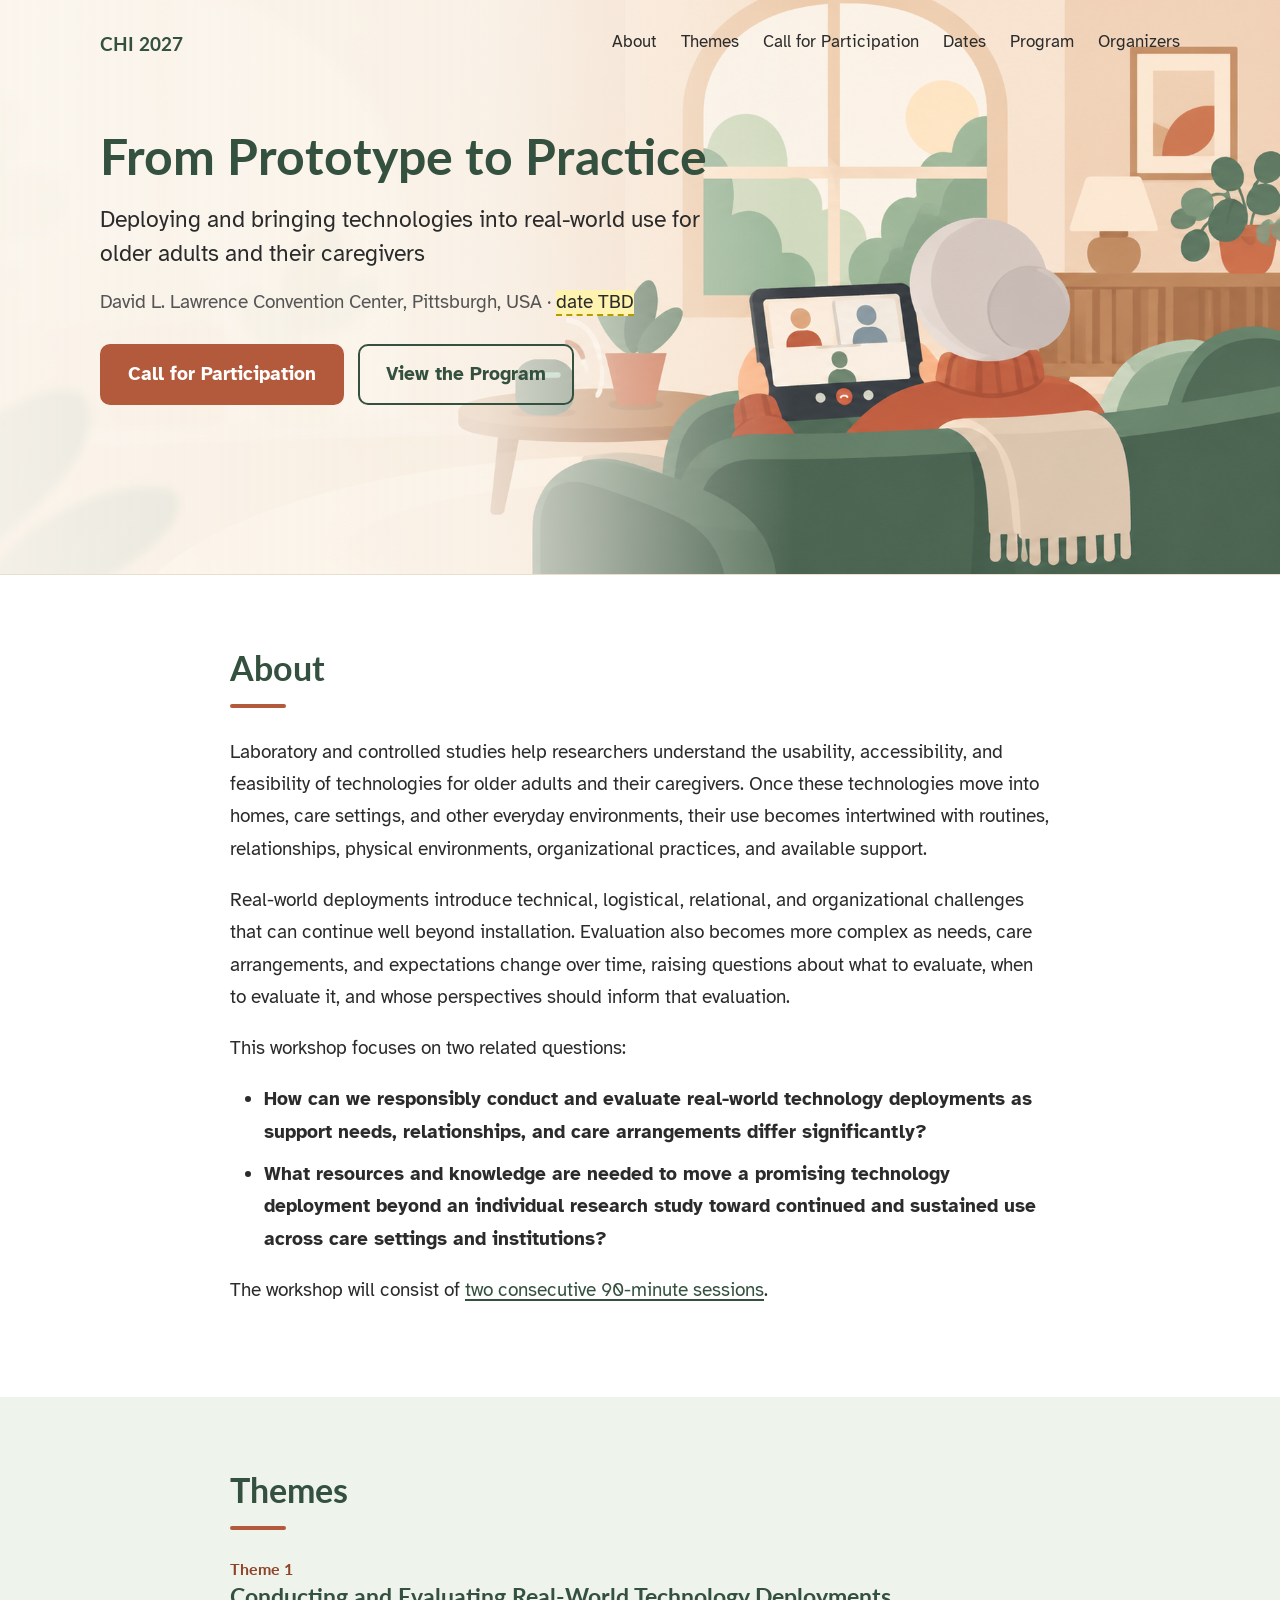
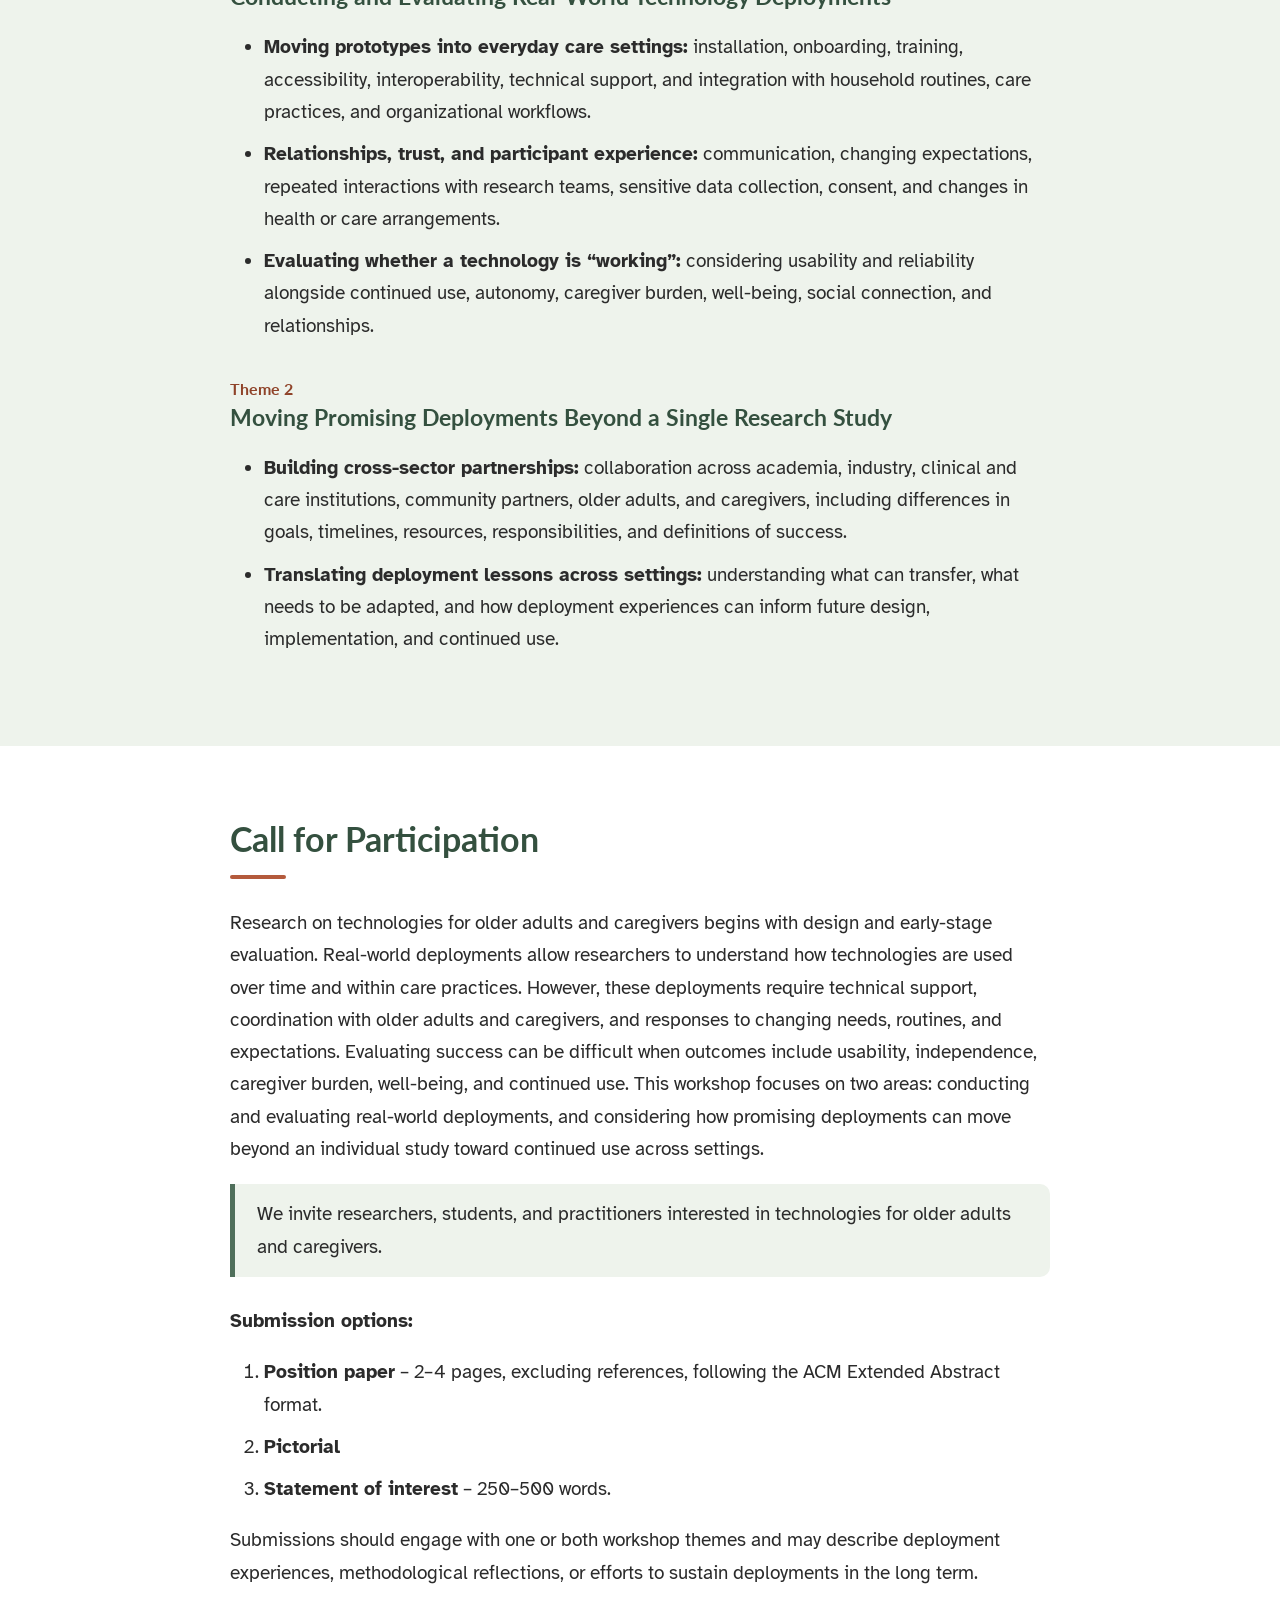
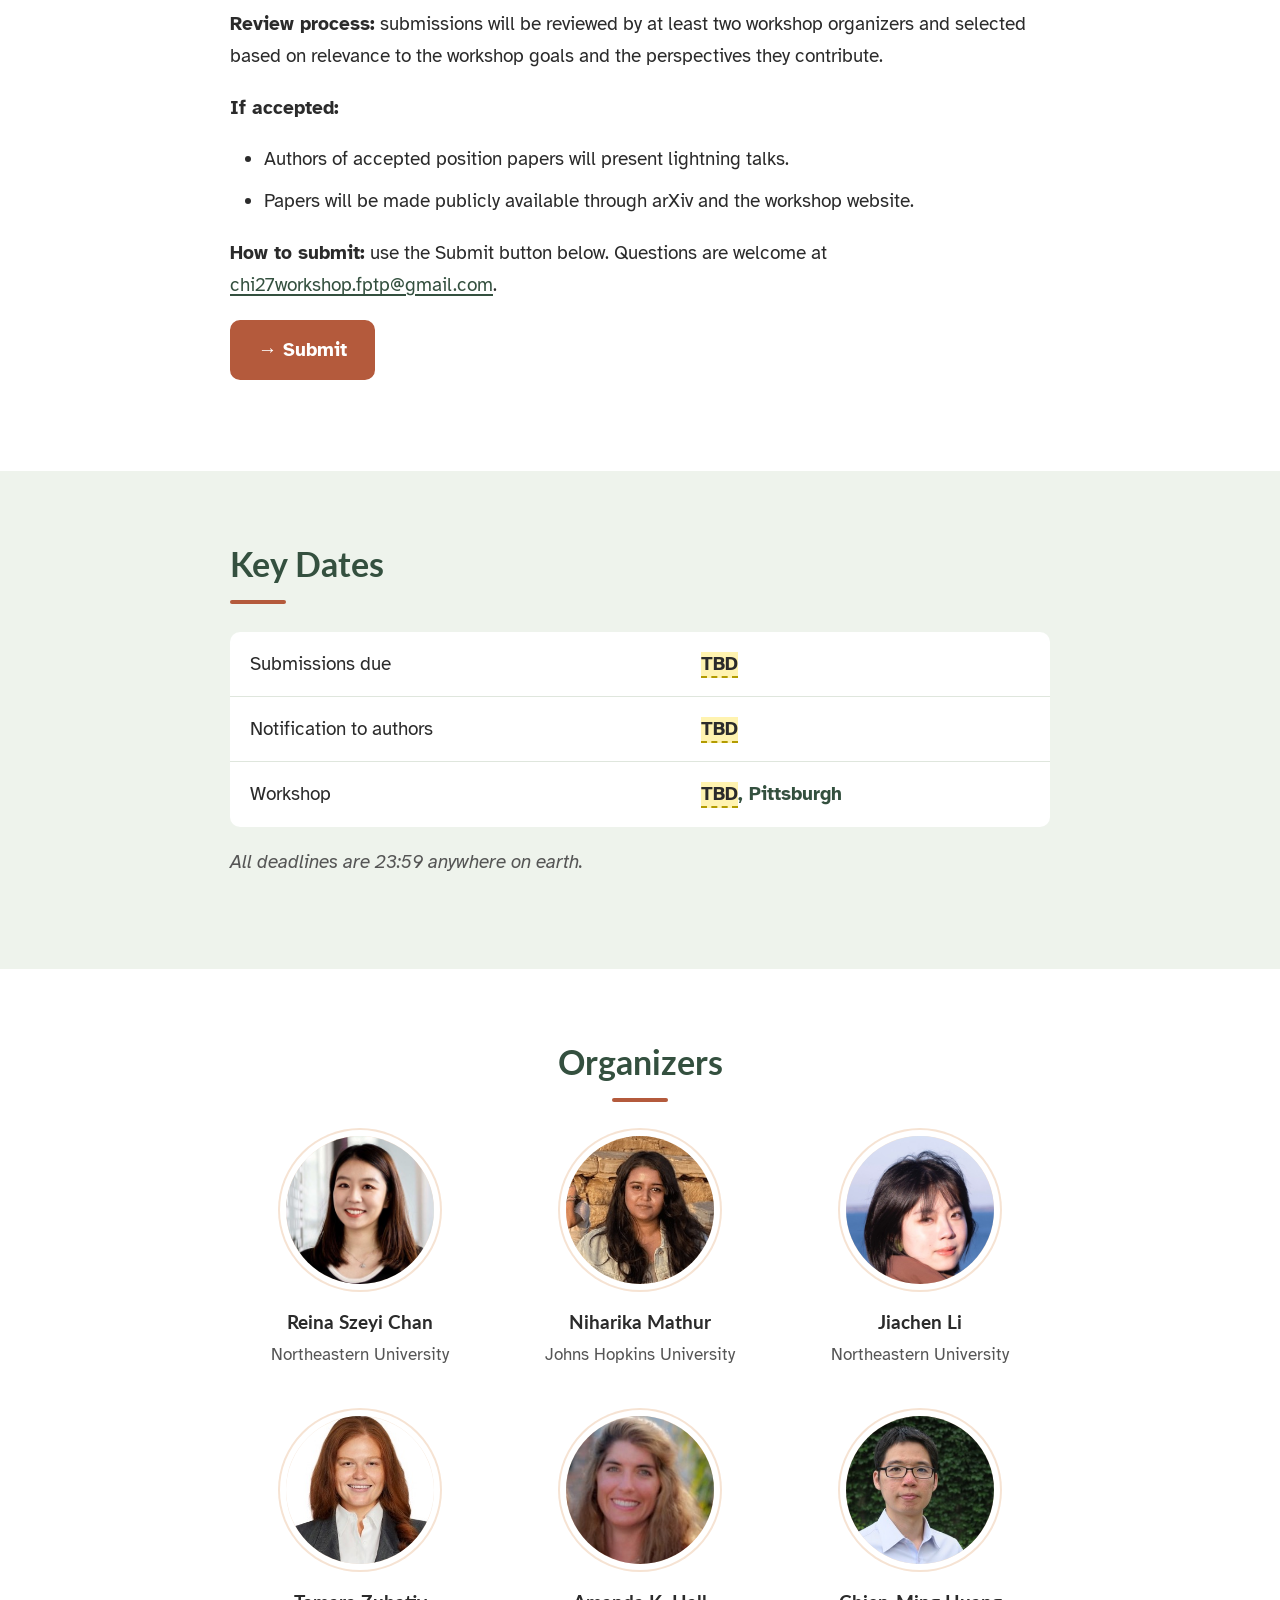
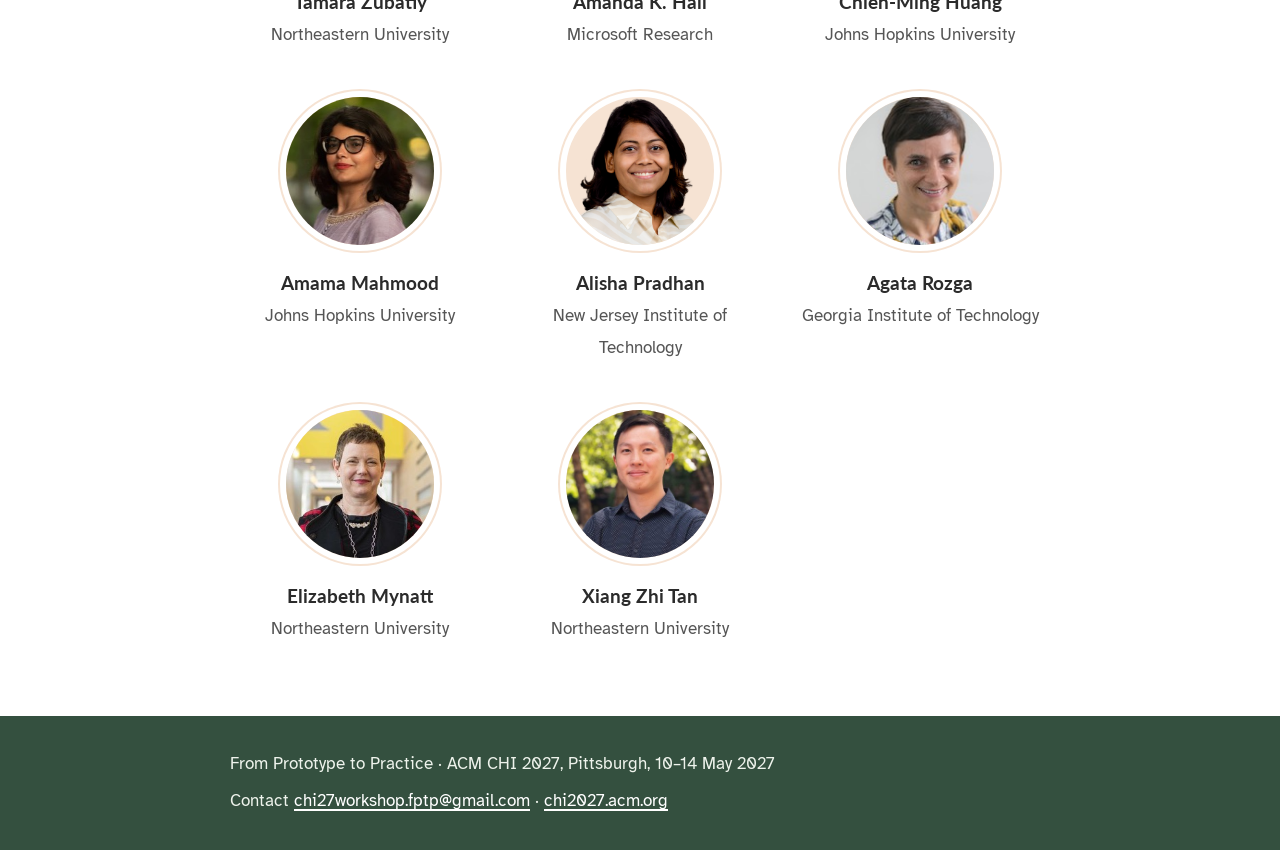
==== commit e42bc6a1: "Update Amanda K. Hall headshot" ====
--- a/index.html
+++ b/index.html
@@ -170,7 +170,7 @@
                     <li><div class="avatar"><img src="images/organizers/mathur.jpg" alt="Niharika Mathur"></div><b>Niharika Mathur</b><span>Johns Hopkins University</span></li>
                     <li><div class="avatar"><img src="images/organizers/li.jpg" alt="Jiachen Li"></div><b>Jiachen Li</b><span>Northeastern University</span></li>
                     <li><div class="avatar"><img src="images/organizers/zubatiy.jpg" alt="Tamara Zubatiy"></div><b>Tamara Zubatiy</b><span>Northeastern University</span></li>
-                    <li><div class="avatar"><img src="images/organizers/hall.jpg" alt="Amanda K. Hall"></div><b>Amanda K. Hall</b><span>Microsoft Research</span></li>
+                    <li><div class="avatar"><img src="images/organizers/hall.jpeg" alt="Amanda K. Hall"></div><b>Amanda K. Hall</b><span>Microsoft Research</span></li>
                     <li><div class="avatar"><img src="images/organizers/huang.jpg" alt="Chien-Ming Huang"></div><b>Chien-Ming Huang</b><span>Johns Hopkins University</span></li>
                     <li><div class="avatar"><img src="images/organizers/mahmood.jpg" alt="Amama Mahmood"></div><b>Amama Mahmood</b><span>Johns Hopkins University</span></li>
                     <li><div class="avatar"><img src="images/organizers/pradhan.png" alt="Alisha Pradhan"></div><b>Alisha Pradhan</b><span>New Jersey Institute of Technology</span></li>
